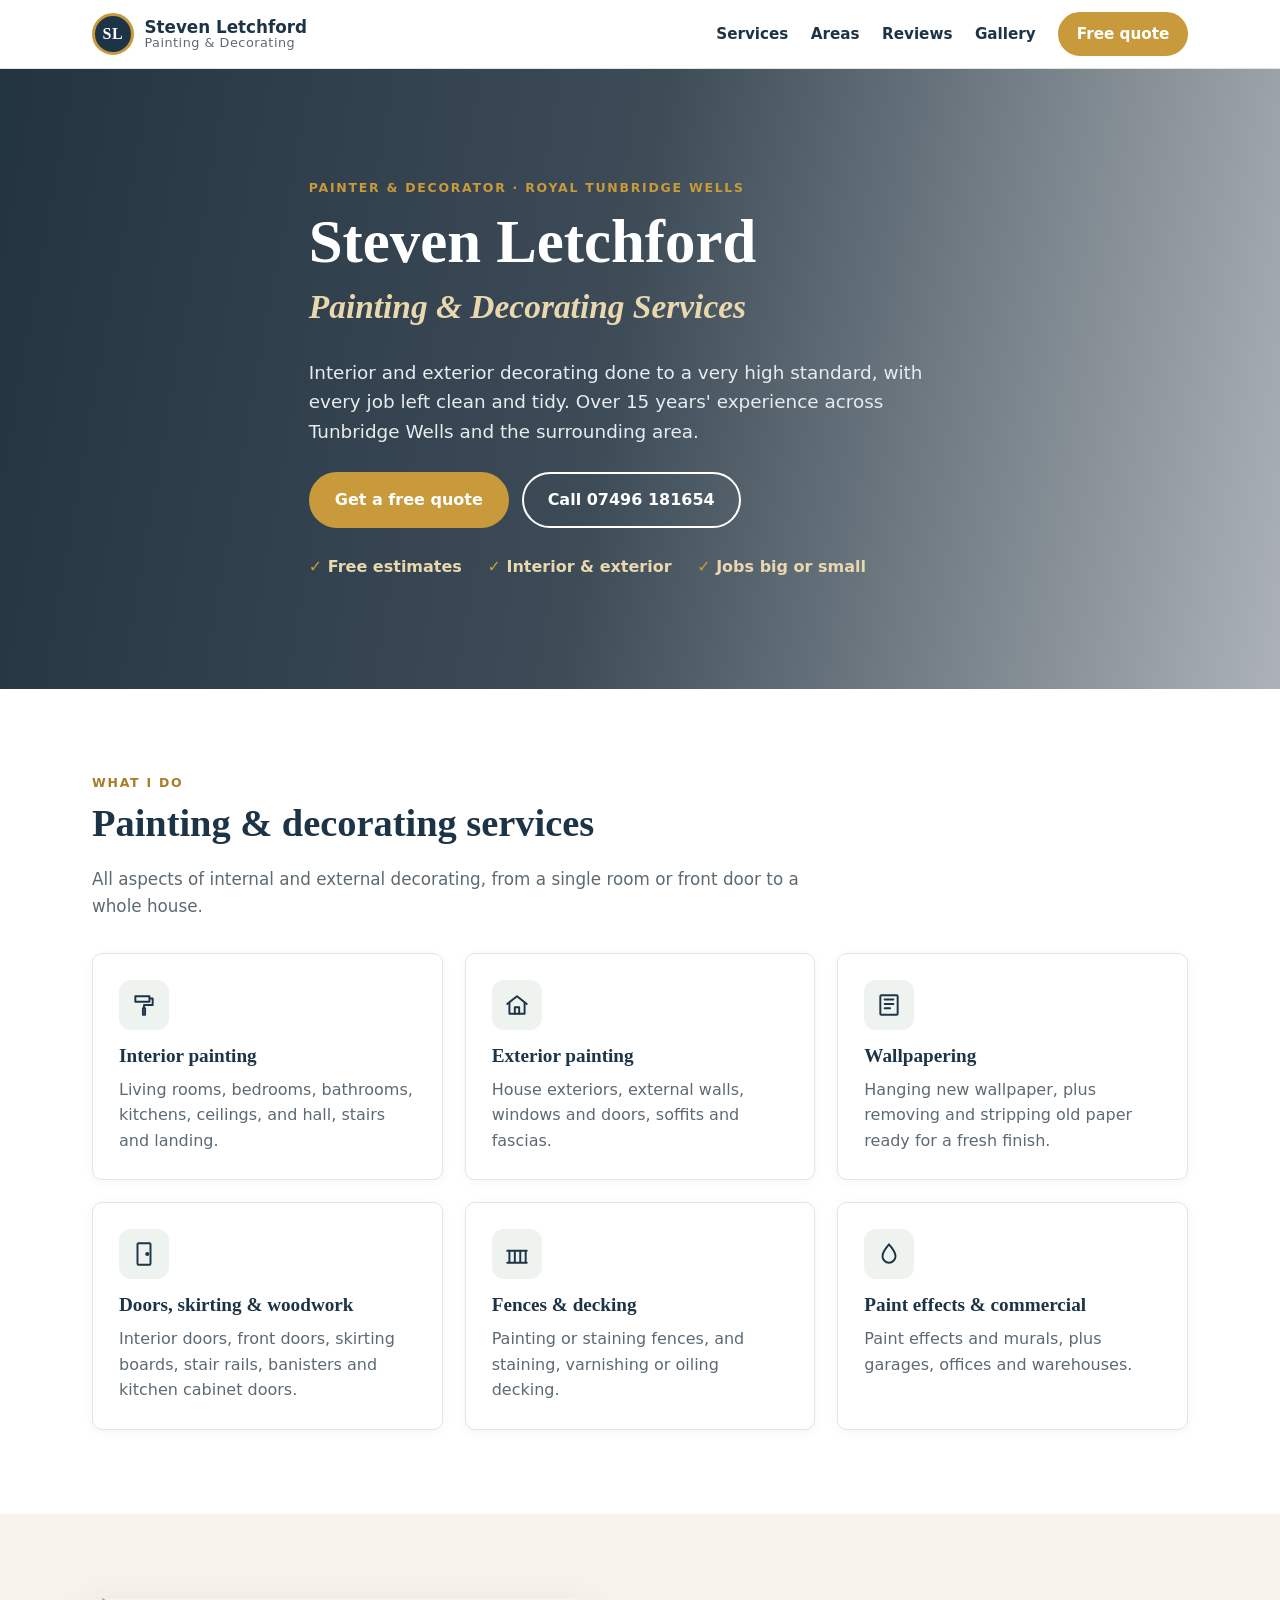
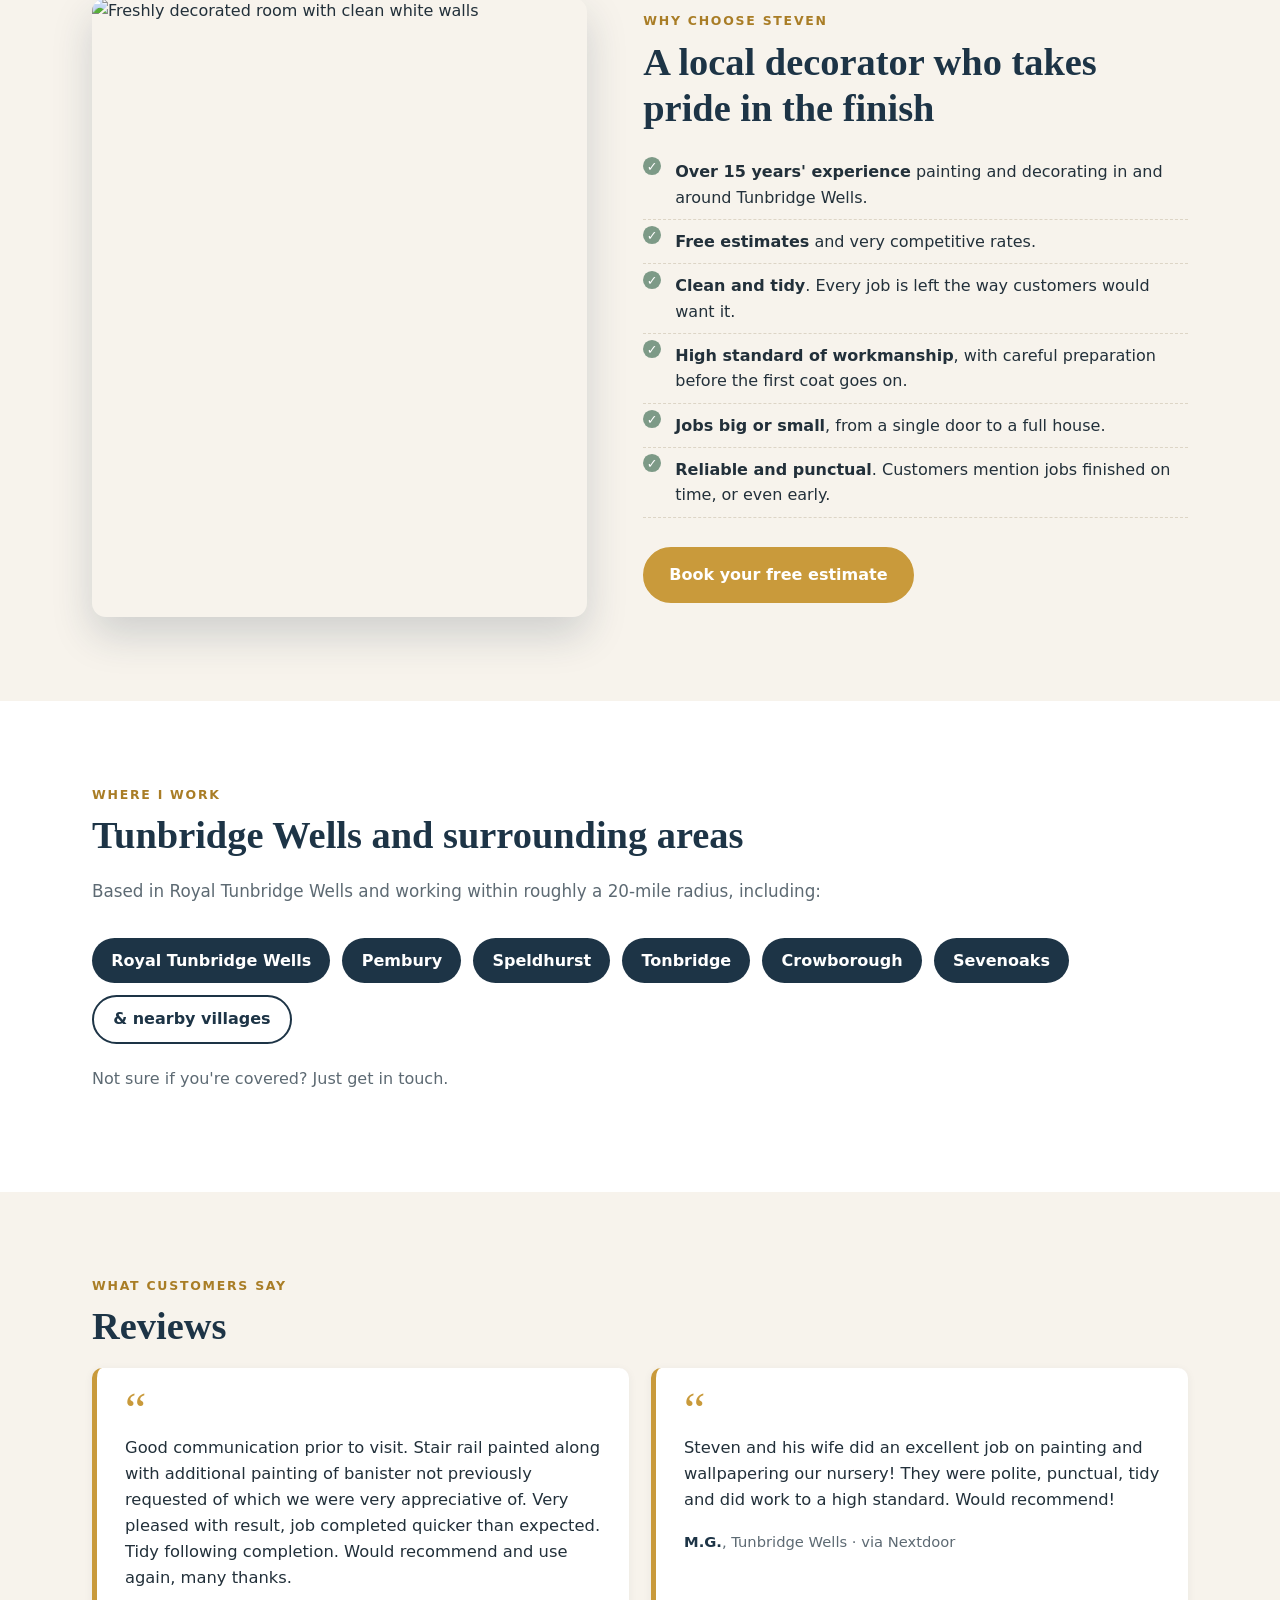
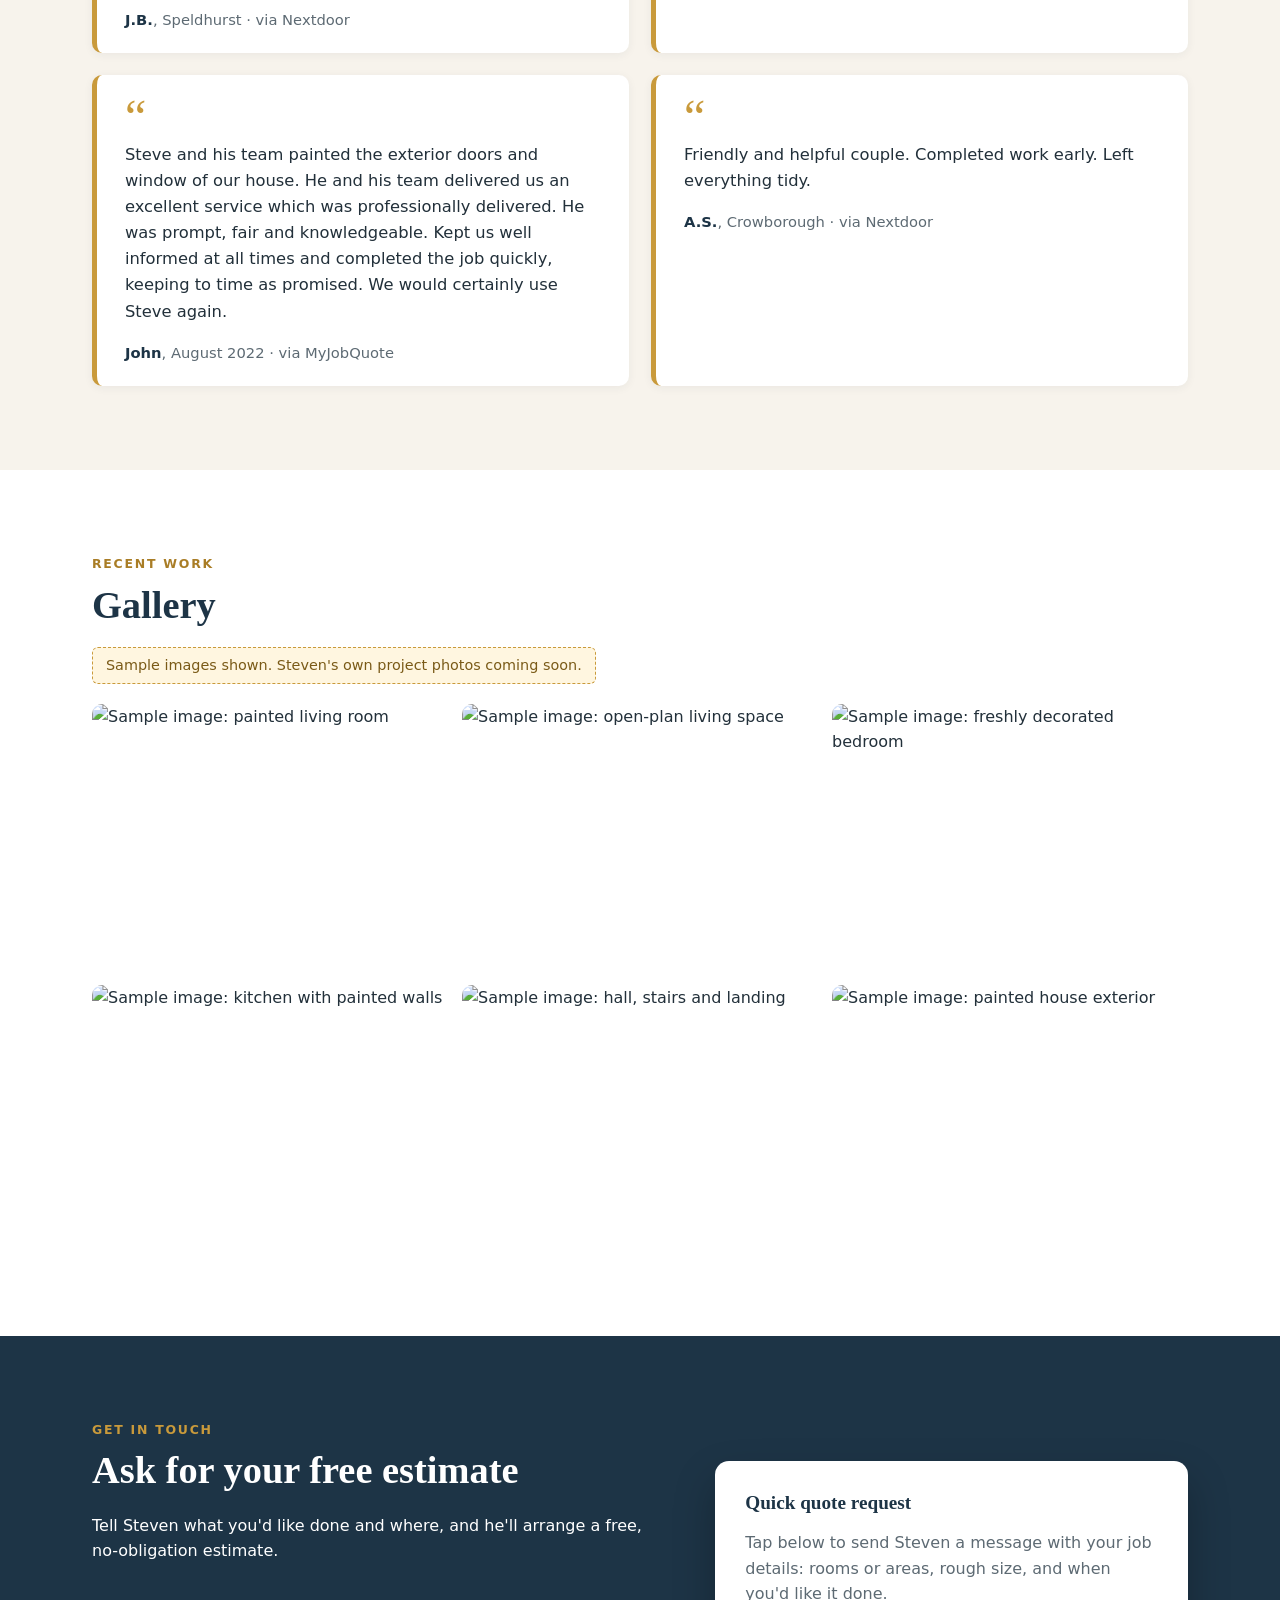
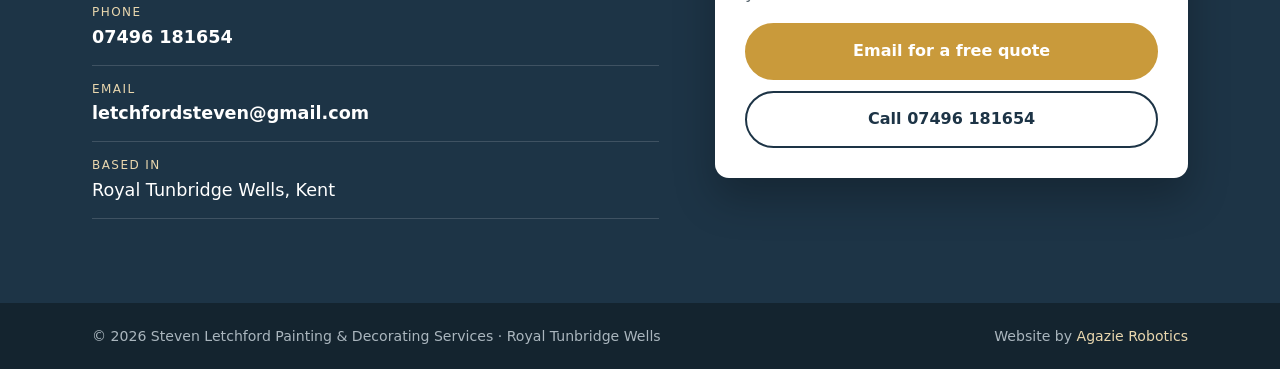
==== index.html @ 8856e5d7 "Add files via upload" ====
<!DOCTYPE html>
<html lang="en-GB">
<head>
<meta charset="utf-8">
<meta name="viewport" content="width=device-width, initial-scale=1">
<title>Steven Letchford Painting &amp; Decorating | Tunbridge Wells Painter and Decorator</title>
<meta name="description" content="Interior and exterior painting and decorating in Tunbridge Wells and surrounding areas. Over 15 years' experience, free estimates, clean and tidy work. Call 07496 181654.">
<link rel="stylesheet" href="styles.css">
</head>
<body>
<!-- DRAFT homepage prepared by Agazie Robotics. Items marked PLACEHOLDER are to be swapped once Steven sends his details/photos. -->
<header class="topbar">
  <div class="wrap topbar-inner">
    <a href="#top" class="brand">
      <span class="brand-mark" aria-hidden="true">SL</span>
      <span class="brand-text"><strong>Steven Letchford</strong><small>Painting &amp; Decorating</small></span>
    </a>
    <nav class="nav">
      <a href="#services">Services</a>
      <a href="#areas">Areas</a>
      <a href="#reviews">Reviews</a>
      <a href="#gallery">Gallery</a>
      <a href="#contact" class="btn btn-small">Free quote</a>
    </nav>
  </div>
</header>

<main id="top">
<section class="hero">
  <div class="hero-overlay"></div>
  <div class="wrap hero-inner">
    <p class="eyebrow">Painter &amp; Decorator · Royal Tunbridge Wells</p>
    <h1>Steven Letchford<br><span>Painting &amp; Decorating Services</span></h1>
    <p class="lead">Interior and exterior decorating done to a very high standard, with every job left clean and tidy. Over 15 years' experience across Tunbridge Wells and the surrounding area.</p>
    <div class="hero-cta">
      <a href="#contact" class="btn">Get a free quote</a>
      <a href="tel:+447496181654" class="btn btn-ghost">Call 07496 181654</a>
    </div>
    <ul class="hero-points">
      <li>Free estimates</li>
      <li>Interior &amp; exterior</li>
      <li>Jobs big or small</li>
    </ul>
  </div>
</section>

<section id="services" class="section">
  <div class="wrap">
    <p class="eyebrow dark">What I do</p>
    <h2>Painting &amp; decorating services</h2>
    <p class="section-intro">All aspects of internal and external decorating, from a single room or front door to a whole house.</p>
    <div class="cards">
      <article class="card">
        <div class="icon" aria-hidden="true">
          <svg viewBox="0 0 24 24"><path d="M4 4h13v5H4z M17 6h3v6h-8v3"/><path d="M11 15h2v6h-2z"/></svg>
        </div>
        <h3>Interior painting</h3>
        <p>Living rooms, bedrooms, bathrooms, kitchens, ceilings, and hall, stairs and landing.</p>
      </article>
      <article class="card">
        <div class="icon" aria-hidden="true">
          <svg viewBox="0 0 24 24"><path d="M3 11l9-7 9 7"/><path d="M5 10v10h14V10"/><path d="M10 20v-6h4v6"/></svg>
        </div>
        <h3>Exterior painting</h3>
        <p>House exteriors, external walls, windows and doors, soffits and fascias.</p>
      </article>
      <article class="card">
        <div class="icon" aria-hidden="true">
          <svg viewBox="0 0 24 24"><rect x="4" y="3" width="16" height="18" rx="1"/><path d="M8 7h8M8 11h8M8 15h5"/></svg>
        </div>
        <h3>Wallpapering</h3>
        <p>Hanging new wallpaper, plus removing and stripping old paper ready for a fresh finish.</p>
      </article>
      <article class="card">
        <div class="icon" aria-hidden="true">
          <svg viewBox="0 0 24 24"><rect x="6" y="2" width="12" height="20" rx="1"/><circle cx="15" cy="12" r="1"/></svg>
        </div>
        <h3>Doors, skirting &amp; woodwork</h3>
        <p>Interior doors, front doors, skirting boards, stair rails, banisters and kitchen cabinet doors.</p>
      </article>
      <article class="card">
        <div class="icon" aria-hidden="true">
          <svg viewBox="0 0 24 24"><path d="M3 20h18M5 20V9M10 20V9M15 20V9M20 20V9M3 9h18"/></svg>
        </div>
        <h3>Fences &amp; decking</h3>
        <p>Painting or staining fences, and staining, varnishing or oiling decking.</p>
      </article>
      <article class="card">
        <div class="icon" aria-hidden="true">
          <svg viewBox="0 0 24 24"><path d="M12 3c3 4 6 7 6 11a6 6 0 0 1-12 0c0-4 3-7 6-11z"/></svg>
        </div>
        <h3>Paint effects &amp; commercial</h3>
        <p>Paint effects and murals, plus garages, offices and warehouses.</p>
      </article>
    </div>
  </div>
</section>

<section id="why" class="section alt">
  <div class="wrap split">
    <div class="split-img">
      <img src="img/about-room.jpg" alt="Freshly decorated room with clean white walls" loading="lazy">
      <!-- PLACEHOLDER image: swap for a photo of Steven or his own work -->
    </div>
    <div>
      <p class="eyebrow dark">Why choose Steven</p>
      <h2>A local decorator who takes pride in the finish</h2>
      <ul class="ticks">
        <li><strong>Over 15 years' experience</strong> painting and decorating in and around Tunbridge Wells.</li>
        <li><strong>Free estimates</strong> and very competitive rates.</li>
        <li><strong>Clean and tidy</strong>. Every job is left the way customers would want it.</li>
        <li><strong>High standard of workmanship</strong>, with careful preparation before the first coat goes on.</li>
        <li><strong>Jobs big or small</strong>, from a single door to a full house.</li>
        <li><strong>Reliable and punctual</strong>. Customers mention jobs finished on time, or even early.</li>
      </ul>
      <a href="#contact" class="btn">Book your free estimate</a>
    </div>
  </div>
</section>

<section id="areas" class="section">
  <div class="wrap">
    <p class="eyebrow dark">Where I work</p>
    <h2>Tunbridge Wells and surrounding areas</h2>
    <p class="section-intro">Based in Royal Tunbridge Wells and working within roughly a 20-mile radius, including:</p>
    <ul class="areas">
      <li>Royal Tunbridge Wells</li>
      <li>Pembury</li>
      <li>Speldhurst</li>
      <li>Tonbridge</li>
      <li>Crowborough</li>
      <li>Sevenoaks</li>
      <li>&amp; nearby villages</li>
    </ul>
    <p class="note">Not sure if you're covered? Just get in touch.</p>
  </div>
</section>

<section id="reviews" class="section alt">
  <div class="wrap">
    <p class="eyebrow dark">What customers say</p>
    <h2>Reviews</h2>
    <div class="reviews">
      <figure class="review">
        <div class="stars" aria-hidden="true">“</div>
        <blockquote>Good communication prior to visit. Stair rail painted along with additional painting of banister not previously requested of which we were very appreciative of. Very pleased with result, job completed quicker than expected. Tidy following completion. Would recommend and use again, many thanks.</blockquote>
        <figcaption><strong>J.B.</strong>, Speldhurst · <span>via Nextdoor</span></figcaption>
      </figure>
      <figure class="review">
        <div class="stars" aria-hidden="true">“</div>
        <blockquote>Steven and his wife did an excellent job on painting and wallpapering our nursery! They were polite, punctual, tidy and did work to a high standard. Would recommend!</blockquote>
        <figcaption><strong>M.G.</strong>, Tunbridge Wells · <span>via Nextdoor</span></figcaption>
      </figure>
      <figure class="review">
        <div class="stars" aria-hidden="true">“</div>
        <blockquote>Steve and his team painted the exterior doors and window of our house. He and his team delivered us an excellent service which was professionally delivered. He was prompt, fair and knowledgeable. Kept us well informed at all times and completed the job quickly, keeping to time as promised. We would certainly use Steve again.</blockquote>
        <figcaption><strong>John</strong>, August 2022 · <span>via MyJobQuote</span></figcaption>
      </figure>
      <figure class="review">
        <div class="stars" aria-hidden="true">“</div>
        <blockquote>Friendly and helpful couple. Completed work early. Left everything tidy.</blockquote>
        <figcaption><strong>A.S.</strong>, Crowborough · <span>via Nextdoor</span></figcaption>
      </figure>
    </div>
  </div>
</section>

<section id="gallery" class="section">
  <div class="wrap">
    <p class="eyebrow dark">Recent work</p>
    <h2>Gallery</h2>
    <!-- PLACEHOLDER gallery: stock photos only. Replace with Steven's own project photos. -->
    <p class="placeholder-flag">Sample images shown. Steven's own project photos coming soon.</p>
    <div class="gallery">
      <img src="img/g-lounge.jpg" alt="Sample image: painted living room" loading="lazy">
      <img src="img/g-livingroom.jpg" alt="Sample image: open-plan living space" loading="lazy">
      <img src="img/g-bedroom.jpg" alt="Sample image: freshly decorated bedroom" loading="lazy">
      <img src="img/g-kitchen.jpg" alt="Sample image: kitchen with painted walls" loading="lazy">
      <img src="img/g-stairs.jpg" alt="Sample image: hall, stairs and landing" loading="lazy">
      <img src="img/g-exterior.jpg" alt="Sample image: painted house exterior" loading="lazy">
    </div>
  </div>
</section>

<section id="contact" class="section contact">
  <div class="wrap contact-inner">
    <div>
      <p class="eyebrow">Get in touch</p>
      <h2>Ask for your free estimate</h2>
      <p>Tell Steven what you'd like done and where, and he'll arrange a free, no-obligation estimate.</p>
      <ul class="contact-list">
        <li><span>Phone</span><a href="tel:+447496181654">07496 181654</a></li>
        <li><span>Email</span><a href="mailto:letchfordsteven@gmail.com">letchfordsteven@gmail.com</a></li>
        <li><span>Based in</span>Royal Tunbridge Wells, Kent</li>
      </ul>
    </div>
    <div class="contact-card">
      <h3>Quick quote request</h3>
      <!-- PLACEHOLDER: this button opens an email. Can be swapped for a proper form once hosted. -->
      <p>Tap below to send Steven a message with your job details: rooms or areas, rough size, and when you'd like it done.</p>
      <a class="btn btn-block" href="mailto:letchfordsteven@gmail.com?subject=Free%20quote%20request&amp;body=Hi%20Steven%2C%0A%0AI'd%20like%20a%20free%20estimate%20for%3A%0A%0AAddress%2Farea%3A%0ABest%20number%20to%20call%3A%0A">Email for a free quote</a>
      <a class="btn btn-ghost-dark btn-block" href="tel:+447496181654">Call 07496 181654</a>
    </div>
  </div>
</section>
</main>

<footer class="footer">
  <div class="wrap footer-inner">
    <p>© 2026 Steven Letchford Painting &amp; Decorating Services · Royal Tunbridge Wells</p>
    <p class="credit">Website by <a href="https://agazierobotics.com" target="_blank" rel="noopener">Agazie Robotics</a></p>
  </div>
</footer>
</body>
</html>
---- styles.css ----
:root{--navy:#1d3446;--navy-2:#264559;--sage:#7d9a87;--cream:#f7f3ec;--gold:#c99a3b;--gold-d:#a97d26;--ink:#22303a;--muted:#5d6a73;--r:10px}
*{box-sizing:border-box}html{scroll-behavior:smooth}
body{margin:0;font-family:"Segoe UI",system-ui,-apple-system,Roboto,Helvetica,Arial,sans-serif;color:var(--ink);background:#fff;line-height:1.6}
img{max-width:100%;display:block}
a{color:inherit}
.wrap{max-width:1140px;margin:0 auto;padding:0 22px}
h1,h2,h3{font-family:Georgia,"Times New Roman",serif;line-height:1.2;margin:0 0 .5em}
h2{font-size:clamp(1.7rem,3.2vw,2.4rem);color:var(--navy)}
h3{font-size:1.2rem;color:var(--navy)}
.eyebrow{text-transform:uppercase;letter-spacing:.14em;font-size:.78rem;font-weight:700;color:var(--gold);margin:0 0 .6em}
.eyebrow.dark{color:var(--gold-d)}
.btn{display:inline-block;background:var(--gold);color:#fff;text-decoration:none;font-weight:700;padding:.85em 1.5em;border-radius:999px;border:2px solid var(--gold);transition:.2s;text-align:center}
.btn:hover{background:var(--gold-d);border-color:var(--gold-d)}
.btn-ghost{background:transparent;border-color:#fff}.btn-ghost:hover{background:#fff;color:var(--navy);border-color:#fff}
.btn-ghost-dark{background:transparent;color:var(--navy);border-color:var(--navy)}.btn-ghost-dark:hover{background:var(--navy);color:#fff;border-color:var(--navy)}
.btn-small{padding:.5em 1.1em;font-size:.9rem}
.btn-block{display:block;width:100%;margin-top:.7em}
/* top bar */
.topbar{position:sticky;top:0;z-index:20;background:rgba(255,255,255,.96);backdrop-filter:blur(6px);border-bottom:1px solid #e7e2d8}
.topbar-inner{display:flex;align-items:center;justify-content:space-between;height:68px}
.brand{display:flex;align-items:center;gap:.65em;text-decoration:none}
.brand-mark{width:42px;height:42px;border-radius:50%;background:var(--navy);color:#fff;display:grid;place-items:center;font-family:Georgia,serif;font-weight:700;letter-spacing:.05em;border:3px solid var(--gold)}
.brand-text{display:flex;flex-direction:column;line-height:1.1}.brand-text strong{color:var(--navy);font-size:1.05rem}.brand-text small{color:var(--muted);font-size:.8rem;letter-spacing:.04em}
.nav{display:flex;align-items:center;gap:1.4em}.nav a{text-decoration:none;font-weight:600;color:var(--navy);font-size:.95rem}.nav a.btn{color:#fff}
/* hero */
.hero{position:relative;background:url(img/hero-roller.jpg) center/cover no-repeat;color:#fff;min-height:620px;display:flex;align-items:center}
.hero-overlay{position:absolute;inset:0;background:linear-gradient(100deg,rgba(18,36,50,.93) 0%,rgba(18,36,50,.82) 48%,rgba(18,36,50,.35) 100%)}
.hero-inner{position:relative;padding:90px 22px}
.hero h1{font-size:clamp(2.2rem,5.4vw,3.8rem);max-width:15em}
.hero h1 span{display:block;font-size:.55em;color:#e9d7ae;font-style:italic;margin-top:.25em}
.lead{font-size:1.15rem;max-width:36em;color:#e6ecef}
.hero-cta{display:flex;flex-wrap:wrap;gap:.8em;margin:1.6em 0}
.hero-points{list-style:none;padding:0;margin:0;display:flex;flex-wrap:wrap;gap:.6em 1.6em;font-weight:600;color:#e9d7ae}
.hero-points li::before{content:"✓ ";color:var(--gold)}
/* sections */
.section{padding:84px 0}
.section.alt{background:var(--cream)}
.section-intro{color:var(--muted);max-width:44em;font-size:1.05rem;margin-bottom:2em}
.cards{display:grid;grid-template-columns:repeat(3,1fr);gap:22px}
.card{background:#fff;border:1px solid #e9e4da;border-radius:var(--r);padding:26px;box-shadow:0 2px 10px rgba(29,52,70,.05)}
.card p{margin:0;color:var(--muted)}
.icon{width:50px;height:50px;border-radius:12px;background:#eef3ef;display:grid;place-items:center;margin-bottom:14px}
.icon svg{width:26px;height:26px;fill:none;stroke:var(--navy);stroke-width:1.8;stroke-linecap:round;stroke-linejoin:round}
.split{display:grid;grid-template-columns:1fr 1.1fr;gap:56px;align-items:center}
.split-img img{border-radius:14px;box-shadow:0 18px 40px rgba(29,52,70,.18);aspect-ratio:4/5;object-fit:cover;width:100%}
.ticks{list-style:none;padding:0;margin:0 0 1.8em}
.ticks li{padding:.55em 0 .55em 2em;position:relative;border-bottom:1px dashed #ddd5c6}
.ticks li::before{content:"✓";position:absolute;left:0;top:.5em;width:1.4em;height:1.4em;border-radius:50%;background:var(--sage);color:#fff;font-size:.8rem;display:grid;place-items:center}
.areas{list-style:none;padding:0;margin:0;display:flex;flex-wrap:wrap;gap:12px}
.areas li{background:var(--navy);color:#fff;padding:.6em 1.2em;border-radius:999px;font-weight:600}
.areas li:last-child{background:transparent;color:var(--navy);border:2px solid var(--navy)}
.note{color:var(--muted);margin-top:1.4em}
.reviews{display:grid;grid-template-columns:repeat(2,1fr);gap:22px}
.review{margin:0;background:#fff;border-radius:var(--r);padding:28px 28px 22px;border-left:5px solid var(--gold);box-shadow:0 2px 10px rgba(29,52,70,.06)}
.stars{font-family:Georgia,serif;font-size:3rem;line-height:.6;color:var(--gold);height:.6em}
.review blockquote{margin:.6em 0 1em;font-size:1.02rem}
.review figcaption{color:var(--muted);font-size:.92rem}.review figcaption strong{color:var(--navy)}
.placeholder-flag{display:inline-block;background:#fff6e0;border:1px dashed var(--gold);color:#7a5a17;padding:.4em .9em;border-radius:6px;font-size:.9rem;margin:0 0 1.4em}
.gallery{display:grid;grid-template-columns:repeat(3,1fr);gap:14px}
.gallery img{width:100%;aspect-ratio:4/3;object-fit:cover;border-radius:var(--r)}
.contact{background:var(--navy);color:#fff}
.contact h2{color:#fff}
.contact-inner{display:grid;grid-template-columns:1.2fr 1fr;gap:56px;align-items:center}
.contact-list{list-style:none;padding:0;margin:1.6em 0 0}
.contact-list li{padding:.8em 0;border-bottom:1px solid rgba(255,255,255,.15);font-size:1.1rem}
.contact-list span{display:block;font-size:.75rem;text-transform:uppercase;letter-spacing:.12em;color:#e9d7ae}
.contact-list a{color:#fff;text-decoration:none;font-weight:600}
.contact-card{background:#fff;color:var(--ink);border-radius:14px;padding:30px;box-shadow:0 20px 40px rgba(0,0,0,.25)}
.contact-card p{color:var(--muted)}
.footer{background:#14242f;color:#aab6be;font-size:.88rem}
.footer-inner{display:flex;justify-content:space-between;flex-wrap:wrap;gap:.5em;padding:22px}
.footer p{margin:0}.credit a{color:#e9d7ae;text-decoration:none}.credit a:hover{text-decoration:underline}
@media (max-width:900px){.cards{grid-template-columns:1fr 1fr}.split,.contact-inner{grid-template-columns:1fr;gap:32px}.split-img img{aspect-ratio:16/10}}
@media (max-width:640px){.nav a:not(.btn){display:none}.cards,.reviews{grid-template-columns:1fr}.gallery{grid-template-columns:1fr 1fr}.hero{min-height:auto}.hero-inner{padding:64px 22px}.section{padding:60px 0}.hero-overlay{background:rgba(18,36,50,.86)}.brand-text small{display:none}.footer-inner{flex-direction:column}}
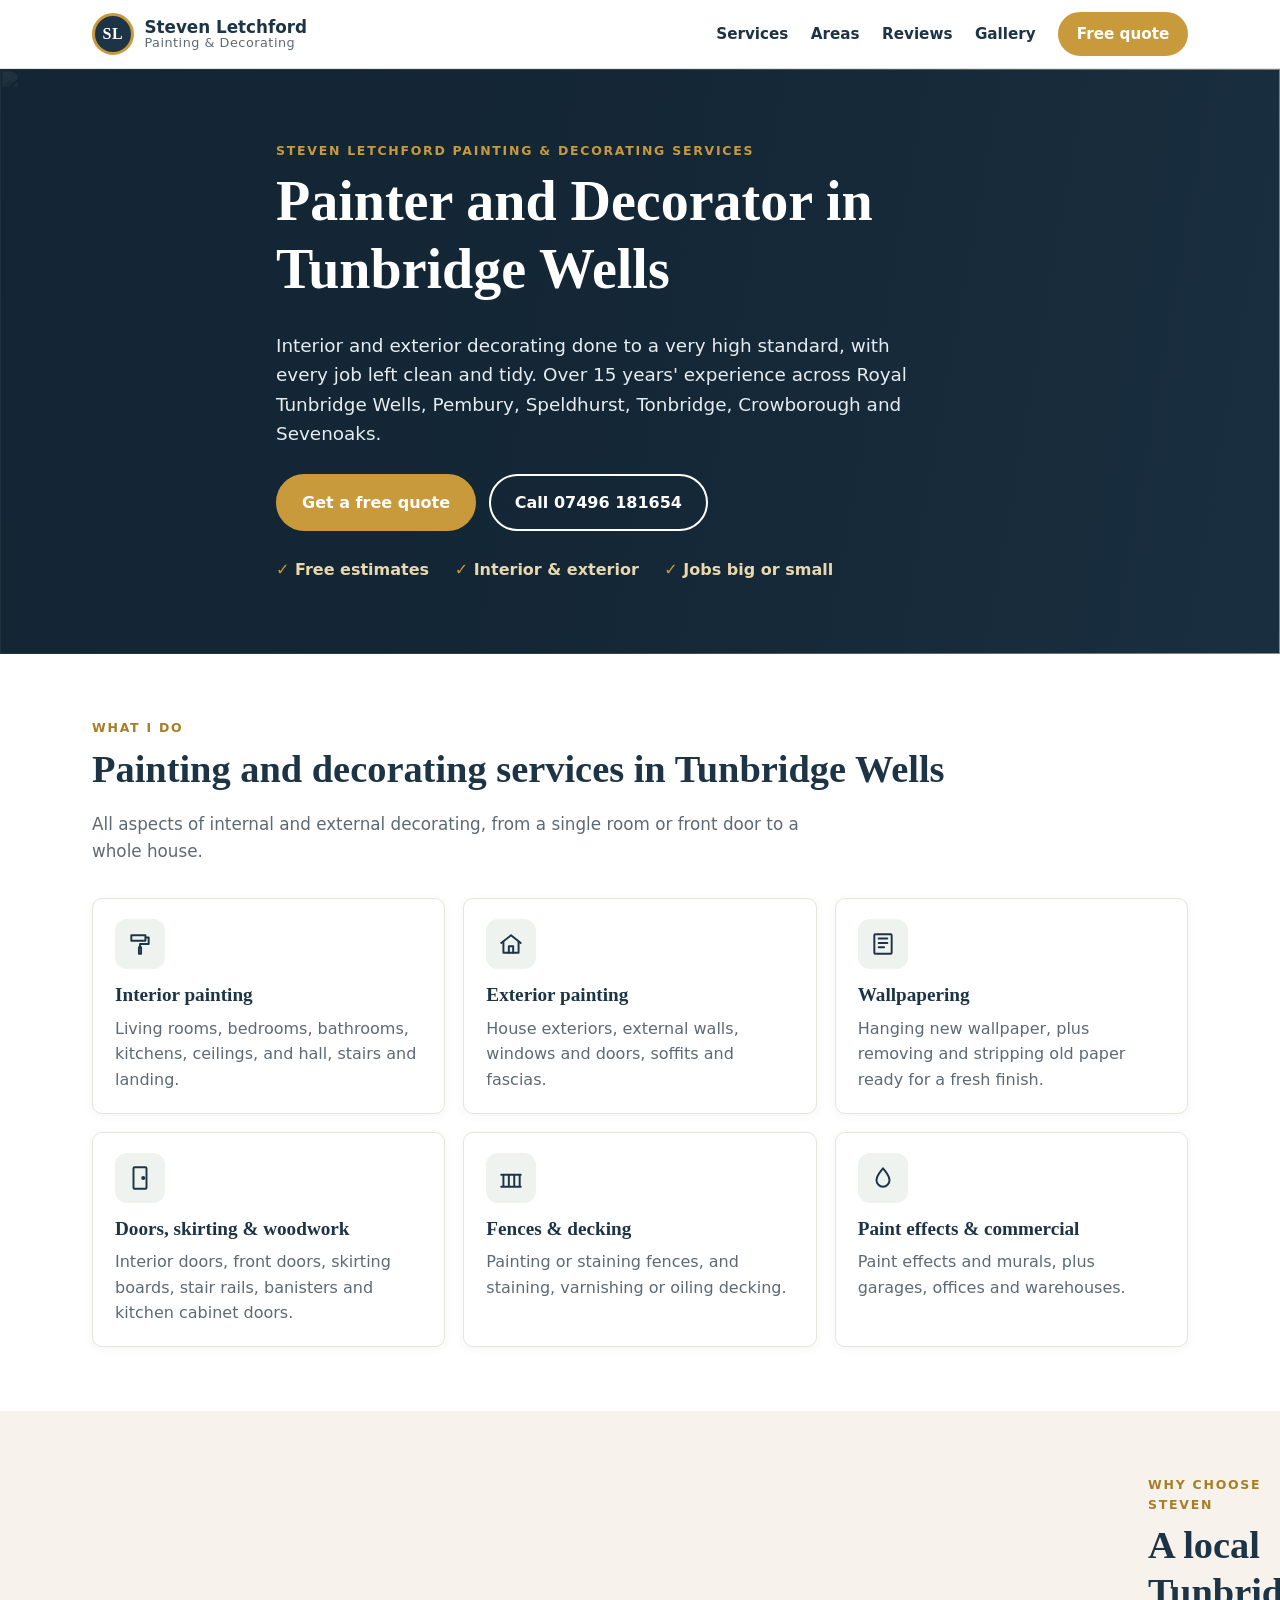
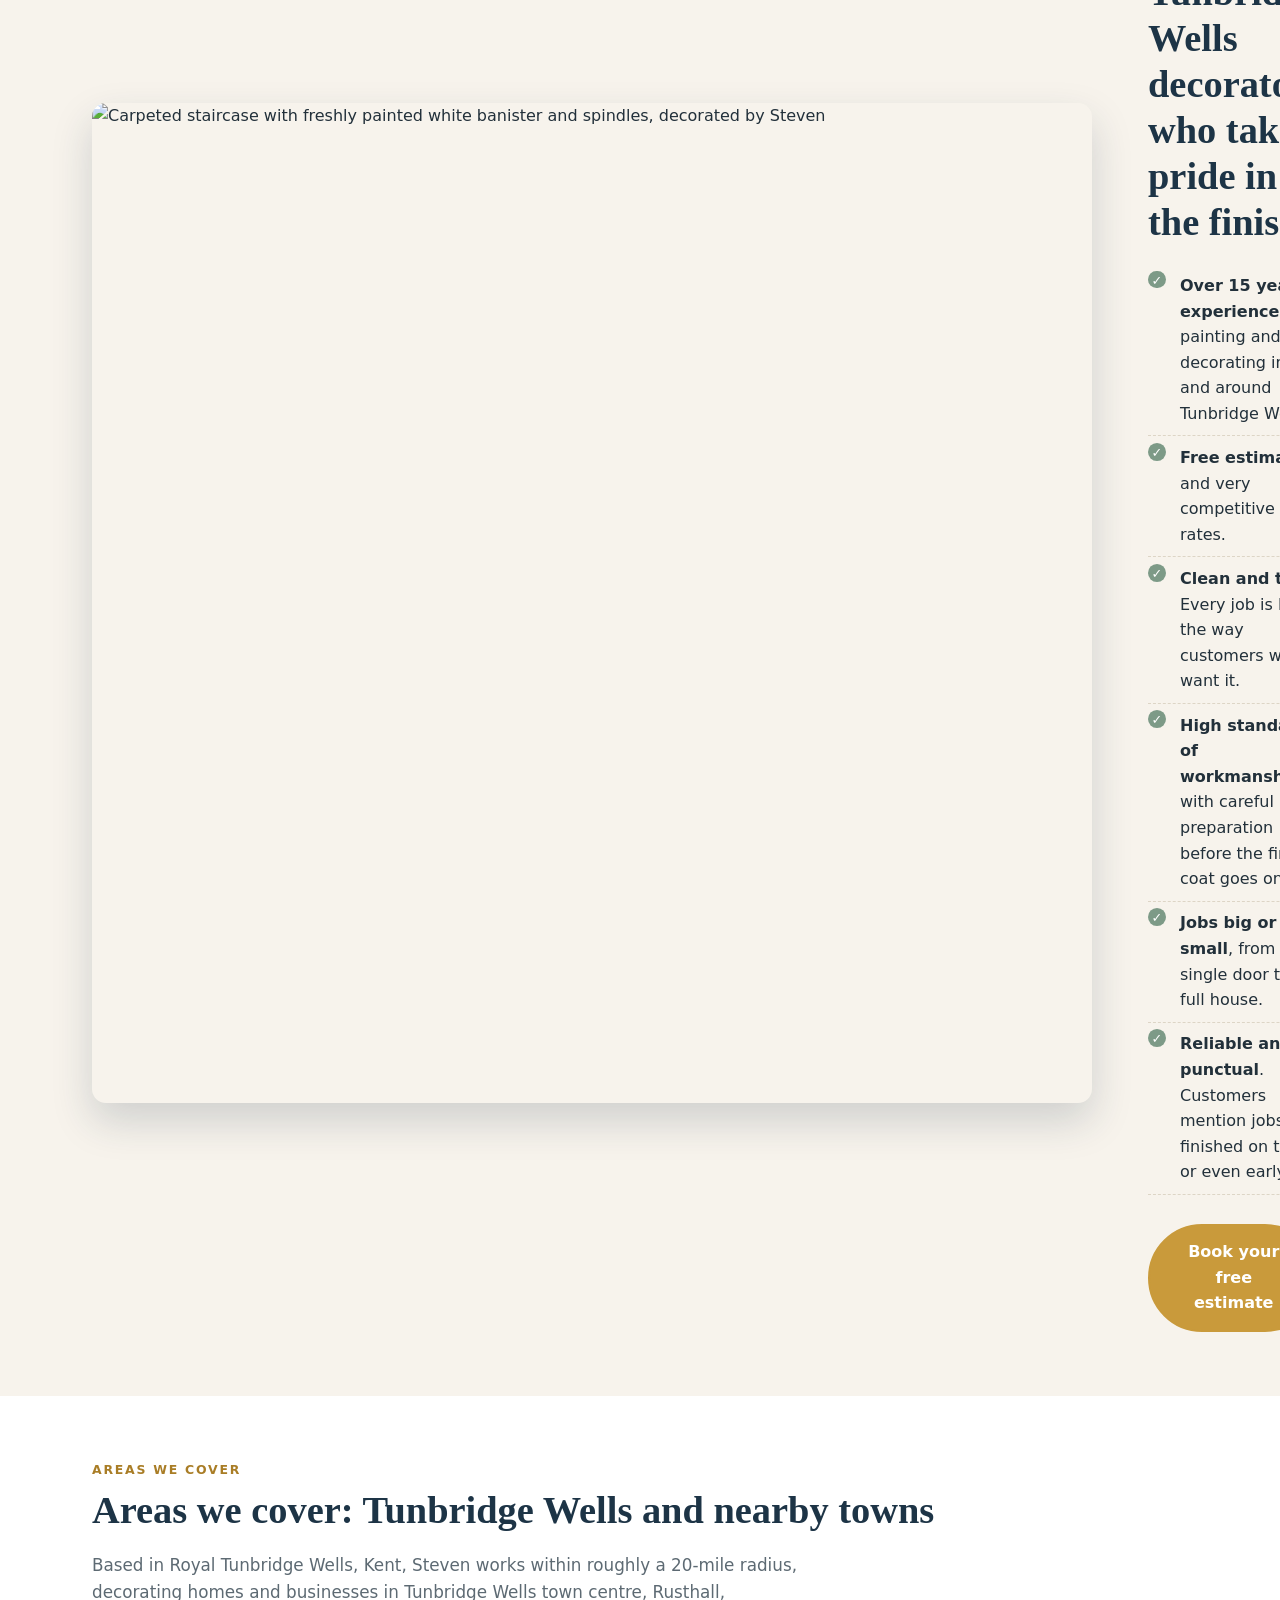
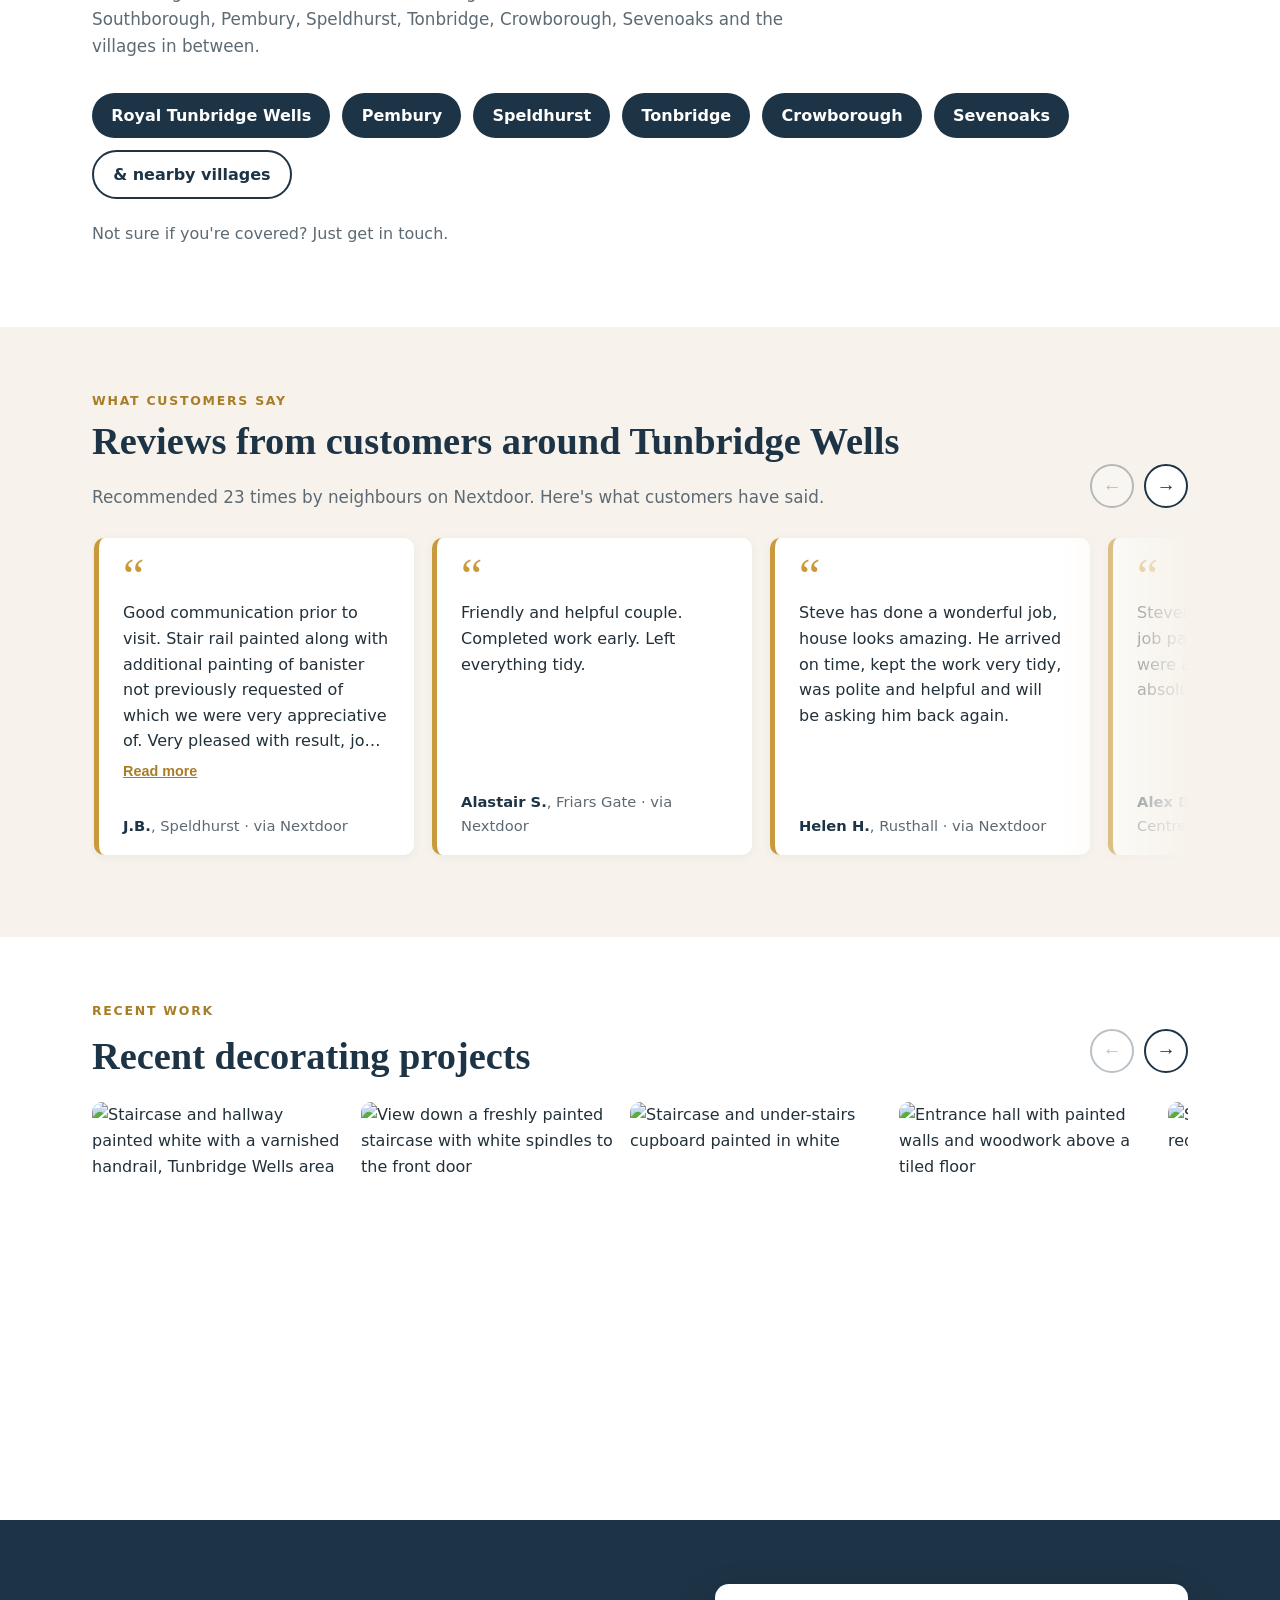
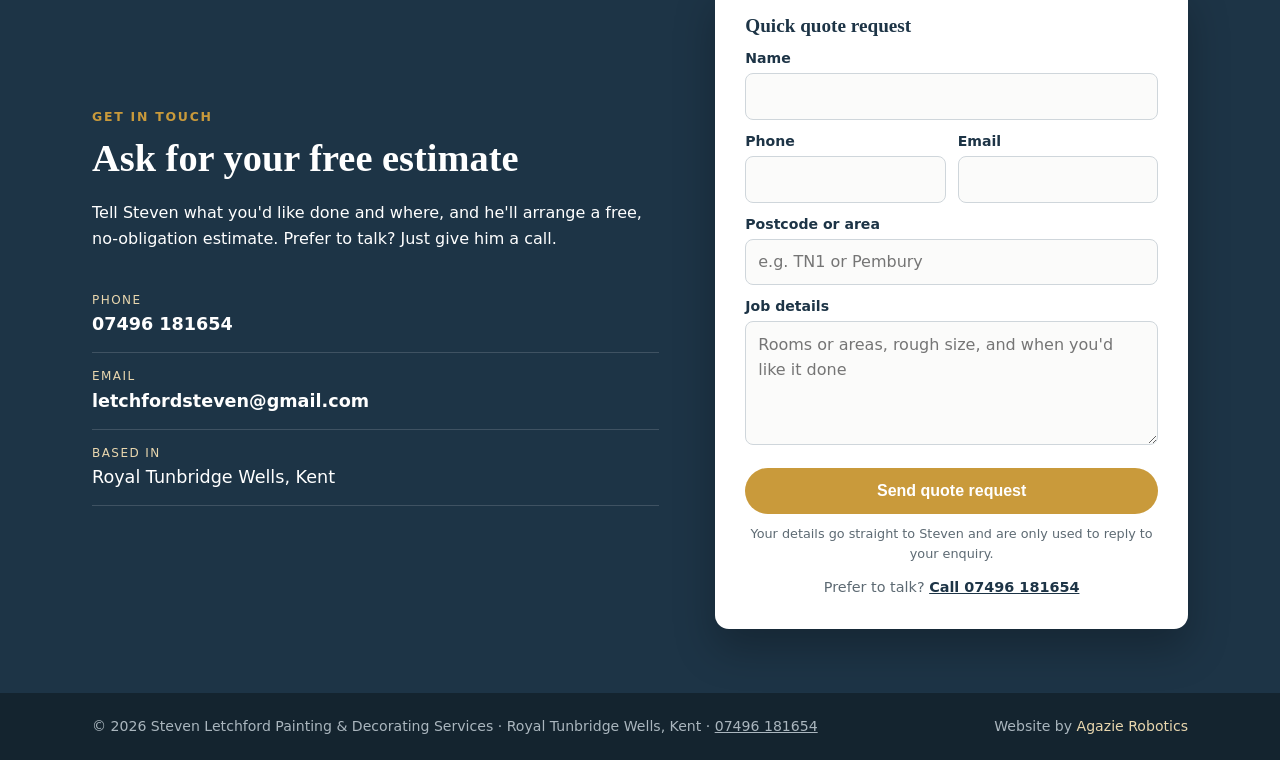
==== commit a4ba6ba2: "Live site: real photos, quote form, SEO" ====
--- a/index.html
+++ b/index.html
@@ -3,19 +3,81 @@
 <head>
 <meta charset="utf-8">
 <meta name="viewport" content="width=device-width, initial-scale=1">
-<title>Steven Letchford Painting &amp; Decorating | Tunbridge Wells Painter and Decorator</title>
-<meta name="description" content="Interior and exterior painting and decorating in Tunbridge Wells and surrounding areas. Over 15 years' experience, free estimates, clean and tidy work. Call 07496 181654.">
+<title>Painter &amp; Decorator in Tunbridge Wells | Steven Letchford Painting and Decorating</title>
+<meta name="description" content="Trusted painter and decorator in Tunbridge Wells, covering Pembury, Speldhurst, Tonbridge, Crowborough and Sevenoaks. Free estimates. Call 07496 181654.">
+<link rel="canonical" href="https://letchfordsteven.com/">
+<meta name="robots" content="index, follow">
+<meta name="theme-color" content="#1d3446">
+<meta property="og:type" content="website">
+<meta property="og:locale" content="en_GB">
+<meta property="og:site_name" content="Steven Letchford Painting and Decorating">
+<meta property="og:url" content="https://letchfordsteven.com/">
+<meta property="og:title" content="Painter &amp; Decorator in Tunbridge Wells | Steven Letchford">
+<meta property="og:description" content="Interior and exterior painting and decorating in Tunbridge Wells and nearby. Free estimates. Call 07496 181654.">
+<meta property="og:image" content="https://letchfordsteven.com/img/hero-hallway-staircase.jpg">
+<meta property="og:image:width" content="1600">
+<meta property="og:image:height" content="900">
+<meta property="og:image:alt" content="Hallway and staircase decorated by Steven Letchford">
+<meta name="twitter:card" content="summary_large_image">
+<link rel="preload" as="image" href="img/hero-hallway-staircase.jpg" fetchpriority="high">
 <link rel="stylesheet" href="styles.css">
+<script type="application/ld+json">
+{
+  "@context": "https://schema.org",
+  "@type": "HousePainter",
+  "@id": "https://letchfordsteven.com/#business",
+  "name": "Steven Letchford Painting and Decorating Services",
+  "url": "https://letchfordsteven.com/",
+  "telephone": "+44 7496 181654",
+  "email": "letchfordsteven@gmail.com",
+  "image": "https://letchfordsteven.com/img/hero-hallway-staircase.jpg",
+  "description": "Painter and decorator in Royal Tunbridge Wells, Kent, offering interior and exterior painting, wallpapering, woodwork, fences and decking. Free estimates.",
+  "address": {
+    "@type": "PostalAddress",
+    "addressLocality": "Royal Tunbridge Wells",
+    "addressRegion": "Kent",
+    "addressCountry": "GB"
+  },
+  "areaServed": [
+    {
+      "@type": "City",
+      "name": "Royal Tunbridge Wells"
+    },
+    {
+      "@type": "City",
+      "name": "Pembury"
+    },
+    {
+      "@type": "City",
+      "name": "Speldhurst"
+    },
+    {
+      "@type": "City",
+      "name": "Tonbridge"
+    },
+    {
+      "@type": "City",
+      "name": "Crowborough"
+    },
+    {
+      "@type": "City",
+      "name": "Sevenoaks"
+    }
+  ],
+  "sameAs": [
+    "https://nextdoor.co.uk/pages/steves-painting-and-decorating-services/"
+  ]
+}
+</script>
 </head>
 <body>
-<!-- DRAFT homepage prepared by Agazie Robotics. Items marked PLACEHOLDER are to be swapped once Steven sends his details/photos. -->
 <header class="topbar">
   <div class="wrap topbar-inner">
-    <a href="#top" class="brand">
+    <a href="#top" class="brand" aria-label="Steven Letchford Painting and Decorating, back to top">
       <span class="brand-mark" aria-hidden="true">SL</span>
       <span class="brand-text"><strong>Steven Letchford</strong><small>Painting &amp; Decorating</small></span>
     </a>
-    <nav class="nav">
+    <nav class="nav" aria-label="Main">
       <a href="#services">Services</a>
       <a href="#areas">Areas</a>
       <a href="#reviews">Reviews</a>
@@ -27,11 +89,12 @@
 
 <main id="top">
 <section class="hero">
+  <img class="hero-bg" src="img/hero-hallway-staircase.jpg" alt="" width="1600" height="900" fetchpriority="high" decoding="async">
   <div class="hero-overlay"></div>
   <div class="wrap hero-inner">
-    <p class="eyebrow">Painter &amp; Decorator · Royal Tunbridge Wells</p>
-    <h1>Steven Letchford<br><span>Painting &amp; Decorating Services</span></h1>
-    <p class="lead">Interior and exterior decorating done to a very high standard, with every job left clean and tidy. Over 15 years' experience across Tunbridge Wells and the surrounding area.</p>
+    <p class="eyebrow">Steven Letchford Painting &amp; Decorating Services</p>
+    <h1>Painter and Decorator in Tunbridge Wells</h1>
+    <p class="lead">Interior and exterior decorating done to a very high standard, with every job left clean and tidy. Over 15 years' experience across Royal Tunbridge Wells, Pembury, Speldhurst, Tonbridge, Crowborough and Sevenoaks.</p>
     <div class="hero-cta">
       <a href="#contact" class="btn">Get a free quote</a>
       <a href="tel:+447496181654" class="btn btn-ghost">Call 07496 181654</a>
@@ -47,7 +110,7 @@
 <section id="services" class="section">
   <div class="wrap">
     <p class="eyebrow dark">What I do</p>
-    <h2>Painting &amp; decorating services</h2>
+    <h2>Painting and decorating services in Tunbridge Wells</h2>
     <p class="section-intro">All aspects of internal and external decorating, from a single room or front door to a whole house.</p>
     <div class="cards">
       <article class="card">
@@ -99,12 +162,11 @@
 <section id="why" class="section alt">
   <div class="wrap split">
     <div class="split-img">
-      <img src="img/about-room.jpg" alt="Freshly decorated room with clean white walls" loading="lazy">
-      <!-- PLACEHOLDER image: swap for a photo of Steven or his own work -->
+      <img src="img/why-staircase-banister.jpg" alt="Carpeted staircase with freshly painted white banister and spindles, decorated by Steven" width="1000" height="1000" loading="lazy" decoding="async">
     </div>
     <div>
       <p class="eyebrow dark">Why choose Steven</p>
-      <h2>A local decorator who takes pride in the finish</h2>
+      <h2>A local Tunbridge Wells decorator who takes pride in the finish</h2>
       <ul class="ticks">
         <li><strong>Over 15 years' experience</strong> painting and decorating in and around Tunbridge Wells.</li>
         <li><strong>Free estimates</strong> and very competitive rates.</li>
@@ -120,9 +182,9 @@
 
 <section id="areas" class="section">
   <div class="wrap">
-    <p class="eyebrow dark">Where I work</p>
-    <h2>Tunbridge Wells and surrounding areas</h2>
-    <p class="section-intro">Based in Royal Tunbridge Wells and working within roughly a 20-mile radius, including:</p>
+    <p class="eyebrow dark">Areas we cover</p>
+    <h2>Areas we cover: Tunbridge Wells and nearby towns</h2>
+    <p class="section-intro">Based in Royal Tunbridge Wells, Kent, Steven works within roughly a 20-mile radius, decorating homes and businesses in Tunbridge Wells town centre, Rusthall, Southborough, Pembury, Speldhurst, Tonbridge, Crowborough, Sevenoaks and the villages in between.</p>
     <ul class="areas">
       <li>Royal Tunbridge Wells</li>
       <li>Pembury</li>
@@ -139,8 +201,17 @@
 <section id="reviews" class="section alt">
   <div class="wrap">
     <p class="eyebrow dark">What customers say</p>
-    <h2>Reviews</h2>
-    <div class="reviews">
+    <div class="rev-head">
+      <div>
+        <h2>Reviews from customers around Tunbridge Wells</h2>
+        <p class="section-intro">Recommended 23 times by neighbours on Nextdoor. Here's what customers have said.</p>
+      </div>
+      <div class="rev-nav">
+        <button type="button" class="rev-btn" data-target="reviews-track" data-dir="-1" aria-label="Previous reviews" aria-controls="reviews-track">&#8592;</button>
+        <button type="button" class="rev-btn" data-target="reviews-track" data-dir="1" aria-label="Next reviews" aria-controls="reviews-track">&#8594;</button>
+      </div>
+    </div>
+    <div class="reviews" id="reviews-track" tabindex="0" role="region" aria-roledescription="carousel" aria-label="Customer reviews, scroll sideways for more">
       <figure class="review">
         <div class="stars" aria-hidden="true">“</div>
         <blockquote>Good communication prior to visit. Stair rail painted along with additional painting of banister not previously requested of which we were very appreciative of. Very pleased with result, job completed quicker than expected. Tidy following completion. Would recommend and use again, many thanks.</blockquote>
@@ -148,6 +219,101 @@
       </figure>
       <figure class="review">
         <div class="stars" aria-hidden="true">“</div>
+        <blockquote>Friendly and helpful couple. Completed work early. Left everything tidy.</blockquote>
+        <figcaption><strong>Alastair S.</strong>, Friars Gate · <span>via Nextdoor</span></figcaption>
+      </figure>
+      <figure class="review">
+        <div class="stars" aria-hidden="true">“</div>
+        <blockquote>Steve has done a wonderful job, house looks amazing. He arrived on time, kept the work very tidy, was polite and helpful and will be asking him back again.</blockquote>
+        <figcaption><strong>Helen H.</strong>, Rusthall · <span>via Nextdoor</span></figcaption>
+      </figure>
+      <figure class="review">
+        <div class="stars" aria-hidden="true">“</div>
+        <blockquote>Steven and his wife did a great job painting our house. They were also very friendly. Would absolutely recommend.</blockquote>
+        <figcaption><strong>Alex D.</strong>, Tunbridge Wells Town Centre · <span>via Nextdoor</span></figcaption>
+      </figure>
+      <figure class="review">
+        <div class="stars" aria-hidden="true">“</div>
+        <blockquote>Steven, ably assisted by Lisa and Phil, have recently painted our kitchen. We were  very pleased with their work. They did a good job and were punctual and efficient and they left everything clean and tidy. We would definitely use them again.</blockquote>
+        <figcaption><strong>Sheila W.</strong>, Banner Farm · <span>via Nextdoor</span></figcaption>
+      </figure>
+      <figure class="review">
+        <div class="stars" aria-hidden="true">“</div>
+        <blockquote>Steven and his wife  recently stripped wallpaper and repainted our living room. They did an excellent professional job and arrived when they said they would. I would recommend them for any decorating job.</blockquote>
+        <figcaption><strong>Tony S.</strong>, Bishop&#x27;s Down · <span>via Nextdoor</span></figcaption>
+      </figure>
+      <figure class="review">
+        <div class="stars" aria-hidden="true">“</div>
+        <blockquote>We have recently had some work completed by Steven, everything was professional from the quote, to agreeing a start date and the work carried out. Steven arrived on time and got on with the work, everything was completed as agreed. Really happy with the work, Steven and Lisa worked hard to get everything done and I would be happy to recommend them to others.</blockquote>
+        <figcaption><strong>Tracey M.</strong>, High Brooms · <span>via Nextdoor</span></figcaption>
+      </figure>
+      <figure class="review">
+        <div class="stars" aria-hidden="true">“</div>
+        <blockquote>Steve and his team have just painted my staircase. Steve was polite, tidy and the work done was to a high standard. Steve is competitively priced and I would highly recommend him to everyone on Nextdoor looking for a reliable trustworthy painter and decorator.</blockquote>
+        <figcaption><strong>Karen W.</strong>, Calverley · <span>via Nextdoor</span></figcaption>
+      </figure>
+      <figure class="review">
+        <div class="stars" aria-hidden="true">“</div>
+        <blockquote>Steve &amp; Lisa are a great team &amp; have done a brilliant job painting the front of our house &amp; wall. Very friendly and hardworking. Will definitely be using them again.</blockquote>
+        <figcaption><strong>Alex F.</strong>, Calverley · <span>via Nextdoor</span></figcaption>
+      </figure>
+      <figure class="review">
+        <div class="stars" aria-hidden="true">“</div>
+        <blockquote>Just had my whole house redecorated by Steven and team - he was very tidy, polite and incredibly quick! Reasonable price and great job would definitely recommend.</blockquote>
+        <figcaption><strong>Helen C.</strong>, Speldhurst · <span>via Nextdoor</span></figcaption>
+      </figure>
+      <figure class="review">
+        <div class="stars" aria-hidden="true">“</div>
+        <blockquote>We’ve just had our hall, stairs, landing, bathroom and WC painted by Steve, did an absolute amazing job.<br>He’s reliable, turns up when he says he will, he’s neat, tidy and polite whilst doing an incredible job, very professional.<br>Will definitely be booking him again.<br>10 out of 10 ⭐<br>Thankyou</blockquote>
+        <figcaption><strong>Teresa O.</strong>, Broadwater · <span>via Nextdoor</span></figcaption>
+      </figure>
+      <figure class="review">
+        <div class="stars" aria-hidden="true">“</div>
+        <blockquote>Thank you to Steven and team for the painting work they completed for us.  A hard working team who complete their work to a high standard. Would recommend.</blockquote>
+        <figcaption><strong>Natalia S.</strong>, Warwick Park · <span>via Nextdoor</span></figcaption>
+      </figure>
+      <figure class="review">
+        <div class="stars" aria-hidden="true">“</div>
+        <blockquote>Steve and his team were great from start to finish, competitively priced and professional throughout the whole process. He has done a fantastic job freshening up the outside of our house. Thanks again Steve!</blockquote>
+        <figcaption><strong>Nick B.</strong>, Southborough · <span>via Nextdoor</span></figcaption>
+      </figure>
+      <figure class="review">
+        <div class="stars" aria-hidden="true">“</div>
+        <blockquote>Steve has made a fantastic job with his friend Phil , decorating my hall and bathroom , and changed door handles , and just painted the front of my bungalow . Looks great .</blockquote>
+        <figcaption><strong>Patricia P.</strong>, Pembury · <span>via Nextdoor</span></figcaption>
+      </figure>
+      <figure class="review">
+        <div class="stars" aria-hidden="true">“</div>
+        <blockquote>Steve painted our facias that were looking tired and weathered. He did an excellent job and they are looking like new again. He also was extremely careful, clean and tidy. The work was also very good value for money considering the high quality of the finish. I highly recommend him.</blockquote>
+        <figcaption><strong>Jon B.</strong>, St John&#x27;s · <span>via Nextdoor</span></figcaption>
+      </figure>
+      <figure class="review">
+        <div class="stars" aria-hidden="true">“</div>
+        <blockquote>Steven has basically decorated most of my house on and off over the last year. He’s always very accommodating and does a good clean job. I’m very happy with his work and I will continue to use him.</blockquote>
+        <figcaption><strong>Brigitte S.</strong>, Rusthall · <span>via Nextdoor</span></figcaption>
+      </figure>
+      <figure class="review">
+        <div class="stars" aria-hidden="true">“</div>
+        <blockquote>Steven has recently painted my living room and all the paintwork in my hallway. Very pleased with his work. Left my house clean and tidy.</blockquote>
+        <figcaption><strong>Donna T.</strong>, High Brooms · <span>via Nextdoor</span></figcaption>
+      </figure>
+      <figure class="review">
+        <div class="stars" aria-hidden="true">“</div>
+        <blockquote>Steven has just repainted two of my top sash windows and I wouldn’t hesitate in recommending his painting and decorating service. He was punctual, polite, and efficient, quoting and completing the job very satisfactorily within two days of my initial enquiry.</blockquote>
+        <figcaption><strong>Nextdoor neighbour</strong>, The Village · <span>via Nextdoor</span></figcaption>
+      </figure>
+      <figure class="review">
+        <div class="stars" aria-hidden="true">“</div>
+        <blockquote>Steven recently did some interior painting in my house and he did a great job! He is diligent, tidy and charges reasonable rates.</blockquote>
+        <figcaption><strong>Philippa W.</strong>, Crowborough Jarvis Brook · <span>via Nextdoor</span></figcaption>
+      </figure>
+      <figure class="review">
+        <div class="stars" aria-hidden="true">“</div>
+        <blockquote>I’ve seen Stevens work frequently posted on nextdoor and have now used him on a few projects locally. He does a great job. Very neat, tidy and a genuinely good bloke. Prices are very reasonable and always happy to accommodate if the job changes in anyway.<br>Highly recommended and well worth a call for any decorating needs. Cheers Steven 👌🏻</blockquote>
+        <figcaption><strong>Luke S.</strong>, Speldhurst · <span>via Nextdoor</span></figcaption>
+      </figure>
+      <figure class="review">
+        <div class="stars" aria-hidden="true">“</div>
         <blockquote>Steven and his wife did an excellent job on painting and wallpapering our nursery! They were polite, punctual, tidy and did work to a high standard. Would recommend!</blockquote>
         <figcaption><strong>M.G.</strong>, Tunbridge Wells · <span>via Nextdoor</span></figcaption>
       </figure>
@@ -155,11 +321,6 @@
         <div class="stars" aria-hidden="true">“</div>
         <blockquote>Steve and his team painted the exterior doors and window of our house. He and his team delivered us an excellent service which was professionally delivered. He was prompt, fair and knowledgeable. Kept us well informed at all times and completed the job quickly, keeping to time as promised. We would certainly use Steve again.</blockquote>
         <figcaption><strong>John</strong>, August 2022 · <span>via MyJobQuote</span></figcaption>
-      </figure>
-      <figure class="review">
-        <div class="stars" aria-hidden="true">“</div>
-        <blockquote>Friendly and helpful couple. Completed work early. Left everything tidy.</blockquote>
-        <figcaption><strong>A.S.</strong>, Crowborough · <span>via Nextdoor</span></figcaption>
       </figure>
     </div>
   </div>
@@ -168,16 +329,22 @@
 <section id="gallery" class="section">
   <div class="wrap">
     <p class="eyebrow dark">Recent work</p>
-    <h2>Gallery</h2>
-    <!-- PLACEHOLDER gallery: stock photos only. Replace with Steven's own project photos. -->
-    <p class="placeholder-flag">Sample images shown. Steven's own project photos coming soon.</p>
-    <div class="gallery">
-      <img src="img/g-lounge.jpg" alt="Sample image: painted living room" loading="lazy">
-      <img src="img/g-livingroom.jpg" alt="Sample image: open-plan living space" loading="lazy">
-      <img src="img/g-bedroom.jpg" alt="Sample image: freshly decorated bedroom" loading="lazy">
-      <img src="img/g-kitchen.jpg" alt="Sample image: kitchen with painted walls" loading="lazy">
-      <img src="img/g-stairs.jpg" alt="Sample image: hall, stairs and landing" loading="lazy">
-      <img src="img/g-exterior.jpg" alt="Sample image: painted house exterior" loading="lazy">
+    <div class="rev-head">
+      <h2>Recent decorating projects</h2>
+      <div class="rev-nav">
+        <button type="button" class="rev-btn" data-target="gallery-track" data-dir="-1" aria-label="Previous photos" aria-controls="gallery-track">&#8592;</button>
+        <button type="button" class="rev-btn" data-target="gallery-track" data-dir="1" aria-label="Next photos" aria-controls="gallery-track">&#8594;</button>
+      </div>
+    </div>
+    <div class="gallery" id="gallery-track" tabindex="0" role="region" aria-label="Photos of Steven's work, scroll sideways for more">
+      <img src="img/gallery-staircase-hallway.jpg" alt="Staircase and hallway painted white with a varnished handrail, Tunbridge Wells area" width="720" height="960" loading="lazy" decoding="async">
+      <img src="img/gallery-stairs-landing.jpg" alt="View down a freshly painted staircase with white spindles to the front door" width="720" height="960" loading="lazy" decoding="async">
+      <img src="img/gallery-staircase-cupboard.jpg" alt="Staircase and under-stairs cupboard painted in white" width="720" height="960" loading="lazy" decoding="async">
+      <img src="img/gallery-entrance-hall.jpg" alt="Entrance hall with painted walls and woodwork above a tiled floor" width="720" height="960" loading="lazy" decoding="async">
+      <img src="img/gallery-stairwell.jpg" alt="Stairwell and landing redecorated in white" width="720" height="960" loading="lazy" decoding="async">
+      <img src="img/gallery-handrail-stairs.jpg" alt="Carpeted stairs with a newly painted wall-mounted handrail" width="720" height="960" loading="lazy" decoding="async">
+      <img src="img/gallery-stairs-landing-window.jpg" alt="Hall, stairs and landing painted white with fresh gloss on the banisters" width="720" height="960" loading="lazy" decoding="async">
+      <img src="img/gallery-bedroom-feature-wall.jpg" alt="Bedroom repainted with a blue feature wall" width="720" height="960" loading="lazy" decoding="async">
     </div>
   </div>
 </section>
@@ -187,7 +354,7 @@
     <div>
       <p class="eyebrow">Get in touch</p>
       <h2>Ask for your free estimate</h2>
-      <p>Tell Steven what you'd like done and where, and he'll arrange a free, no-obligation estimate.</p>
+      <p>Tell Steven what you'd like done and where, and he'll arrange a free, no-obligation estimate. Prefer to talk? Just give him a call.</p>
       <ul class="contact-list">
         <li><span>Phone</span><a href="tel:+447496181654">07496 181654</a></li>
         <li><span>Email</span><a href="mailto:letchfordsteven@gmail.com">letchfordsteven@gmail.com</a></li>
@@ -196,10 +363,25 @@
     </div>
     <div class="contact-card">
       <h3>Quick quote request</h3>
-      <!-- PLACEHOLDER: this button opens an email. Can be swapped for a proper form once hosted. -->
-      <p>Tap below to send Steven a message with your job details: rooms or areas, rough size, and when you'd like it done.</p>
-      <a class="btn btn-block" href="mailto:letchfordsteven@gmail.com?subject=Free%20quote%20request&amp;body=Hi%20Steven%2C%0A%0AI'd%20like%20a%20free%20estimate%20for%3A%0A%0AAddress%2Farea%3A%0ABest%20number%20to%20call%3A%0A">Email for a free quote</a>
-      <a class="btn btn-ghost-dark btn-block" href="tel:+447496181654">Call 07496 181654</a>
+      <form class="quote-form" action="https://formsubmit.co/letchfordsteven@gmail.com" method="POST">
+        <input type="hidden" name="_subject" value="New quote request from your website">
+        <input type="hidden" name="_template" value="table">
+        <input type="hidden" name="_next" value="https://letchfordsteven.com/thanks.html">
+        <input type="text" name="_honey" class="hp" tabindex="-1" autocomplete="off" aria-hidden="true">
+        <label for="q-name">Name</label>
+        <input id="q-name" type="text" name="name" autocomplete="name" required>
+        <div class="row2">
+          <div><label for="q-phone">Phone</label><input id="q-phone" type="tel" name="phone" autocomplete="tel" required></div>
+          <div><label for="q-email">Email</label><input id="q-email" type="email" name="email" autocomplete="email" required></div>
+        </div>
+        <label for="q-area">Postcode or area</label>
+        <input id="q-area" type="text" name="postcode_or_area" autocomplete="postal-code" placeholder="e.g. TN1 or Pembury" required>
+        <label for="q-job">Job details</label>
+        <textarea id="q-job" name="job_details" rows="4" placeholder="Rooms or areas, rough size, and when you'd like it done" required></textarea>
+        <button type="submit" class="btn btn-block">Send quote request</button>
+        <p class="form-privacy">Your details go straight to Steven and are only used to reply to your enquiry.</p>
+        <p class="form-note">Prefer to talk? <a href="tel:+447496181654">Call 07496 181654</a></p>
+      </form>
     </div>
   </div>
 </section>
@@ -207,9 +389,34 @@
 
 <footer class="footer">
   <div class="wrap footer-inner">
-    <p>© 2026 Steven Letchford Painting &amp; Decorating Services · Royal Tunbridge Wells</p>
+    <p>© 2026 Steven Letchford Painting &amp; Decorating Services · Royal Tunbridge Wells, Kent · <a href="tel:+447496181654">07496 181654</a></p>
     <p class="credit">Website by <a href="https://agazierobotics.com" target="_blank" rel="noopener">Agazie Robotics</a></p>
   </div>
 </footer>
+<script>
+(function(){
+  document.querySelectorAll('.rev-btn').forEach(function(b){
+    var t=document.getElementById(b.dataset.target);if(!t)return;
+    b.addEventListener('click',function(){var c=t.firstElementChild;var w=c?c.getBoundingClientRect().width+16:300;
+      t.scrollBy({left:w*Number(b.dataset.dir),behavior:'smooth'});});
+  });
+  ['reviews-track','gallery-track'].forEach(function(id){
+    var t=document.getElementById(id);if(!t)return;
+    var p=document.querySelectorAll('.rev-btn[data-target="'+id+'"]');
+    var upd=function(){if(p.length<2)return;p[0].disabled=t.scrollLeft<=2;p[1].disabled=t.scrollLeft+t.clientWidth>=t.scrollWidth-2;};
+    t.addEventListener('scroll',upd,{passive:true});window.addEventListener('resize',upd);upd();
+  });
+  var r=document.getElementById('reviews-track');
+  if(r)r.querySelectorAll('.review').forEach(function(card){
+    var q=card.querySelector('blockquote');
+    if(q.scrollHeight>q.clientHeight+2){
+      var m=document.createElement('button');m.type='button';m.className='more';m.textContent='Read more';
+      m.setAttribute('aria-expanded','false');
+      m.addEventListener('click',function(){var o=card.classList.toggle('open');m.textContent=o?'Show less':'Read more';m.setAttribute('aria-expanded',String(o));});
+      q.after(m);
+    }
+  });
+})();
+</script>
 </body>
 </html>
--- a/styles.css
+++ b/styles.css
@@ -23,26 +23,27 @@
 .brand-text{display:flex;flex-direction:column;line-height:1.1}.brand-text strong{color:var(--navy);font-size:1.05rem}.brand-text small{color:var(--muted);font-size:.8rem;letter-spacing:.04em}
 .nav{display:flex;align-items:center;gap:1.4em}.nav a{text-decoration:none;font-weight:600;color:var(--navy);font-size:.95rem}.nav a.btn{color:#fff}
 /* hero */
-.hero{position:relative;background:url(img/hero-roller.jpg) center/cover no-repeat;color:#fff;min-height:620px;display:flex;align-items:center}
+.hero{position:relative;overflow:hidden;background:#1d3446;color:#fff;min-height:540px;display:flex;align-items:center}
+.hero-bg{position:absolute;inset:0;width:100%;height:100%;object-fit:cover;object-position:center 40%}
 .hero-overlay{position:absolute;inset:0;background:linear-gradient(100deg,rgba(18,36,50,.93) 0%,rgba(18,36,50,.82) 48%,rgba(18,36,50,.35) 100%)}
-.hero-inner{position:relative;padding:90px 22px}
-.hero h1{font-size:clamp(2.2rem,5.4vw,3.8rem);max-width:15em}
+.hero-inner{position:relative;padding:72px 22px}
+.hero h1{font-size:clamp(2.1rem,5vw,3.5rem);max-width:13em}
 .hero h1 span{display:block;font-size:.55em;color:#e9d7ae;font-style:italic;margin-top:.25em}
 .lead{font-size:1.15rem;max-width:36em;color:#e6ecef}
 .hero-cta{display:flex;flex-wrap:wrap;gap:.8em;margin:1.6em 0}
 .hero-points{list-style:none;padding:0;margin:0;display:flex;flex-wrap:wrap;gap:.6em 1.6em;font-weight:600;color:#e9d7ae}
 .hero-points li::before{content:"✓ ";color:var(--gold)}
 /* sections */
-.section{padding:84px 0}
+.section{padding:64px 0}
 .section.alt{background:var(--cream)}
 .section-intro{color:var(--muted);max-width:44em;font-size:1.05rem;margin-bottom:2em}
-.cards{display:grid;grid-template-columns:repeat(3,1fr);gap:22px}
-.card{background:#fff;border:1px solid #e9e4da;border-radius:var(--r);padding:26px;box-shadow:0 2px 10px rgba(29,52,70,.05)}
+.cards{display:grid;grid-template-columns:repeat(3,1fr);gap:18px}
+.card{background:#fff;border:1px solid #e9e4da;border-radius:var(--r);padding:20px 22px;box-shadow:0 2px 10px rgba(29,52,70,.05)}
 .card p{margin:0;color:var(--muted)}
 .icon{width:50px;height:50px;border-radius:12px;background:#eef3ef;display:grid;place-items:center;margin-bottom:14px}
 .icon svg{width:26px;height:26px;fill:none;stroke:var(--navy);stroke-width:1.8;stroke-linecap:round;stroke-linejoin:round}
 .split{display:grid;grid-template-columns:1fr 1.1fr;gap:56px;align-items:center}
-.split-img img{border-radius:14px;box-shadow:0 18px 40px rgba(29,52,70,.18);aspect-ratio:4/5;object-fit:cover;width:100%}
+.split-img img{border-radius:14px;box-shadow:0 18px 40px rgba(29,52,70,.18);aspect-ratio:1/1;object-fit:cover;width:100%}
 .ticks{list-style:none;padding:0;margin:0 0 1.8em}
 .ticks li{padding:.55em 0 .55em 2em;position:relative;border-bottom:1px dashed #ddd5c6}
 .ticks li::before{content:"✓";position:absolute;left:0;top:.5em;width:1.4em;height:1.4em;border-radius:50%;background:var(--sage);color:#fff;font-size:.8rem;display:grid;place-items:center}
@@ -50,14 +51,35 @@
 .areas li{background:var(--navy);color:#fff;padding:.6em 1.2em;border-radius:999px;font-weight:600}
 .areas li:last-child{background:transparent;color:var(--navy);border:2px solid var(--navy)}
 .note{color:var(--muted);margin-top:1.4em}
-.reviews{display:grid;grid-template-columns:repeat(2,1fr);gap:22px}
-.review{margin:0;background:#fff;border-radius:var(--r);padding:28px 28px 22px;border-left:5px solid var(--gold);box-shadow:0 2px 10px rgba(29,52,70,.06)}
+.rev-head{display:flex;align-items:flex-end;justify-content:space-between;gap:20px}
+.rev-head .section-intro{margin-bottom:1.4em}
+.rev-nav{display:flex;gap:10px;margin-bottom:1.6em;flex-shrink:0}
+.rev-btn{width:44px;height:44px;border-radius:50%;border:2px solid var(--navy);background:#fff;color:var(--navy);font-size:1.2rem;line-height:1;cursor:pointer;transition:.2s}
+.rev-btn:hover:not(:disabled){background:var(--navy);color:#fff}.rev-btn:disabled{opacity:.3;cursor:default}
+.reviews{display:flex;gap:18px;overflow-x:auto;scroll-snap-type:x mandatory;scroll-padding-left:2px;padding:4px 2px 18px;-webkit-overflow-scrolling:touch;overscroll-behavior-x:contain;scrollbar-width:thin;scrollbar-color:#d9cfbd transparent;-webkit-mask-image:linear-gradient(90deg,#000 88%,transparent);mask-image:linear-gradient(90deg,#000 88%,transparent)}
+.reviews::-webkit-scrollbar{height:6px}.reviews::-webkit-scrollbar-thumb{background:#d9cfbd;border-radius:6px}.reviews::-webkit-scrollbar-track{background:transparent}
+.reviews:focus-visible{outline:3px solid var(--gold);outline-offset:4px;border-radius:var(--r)}
+.reviews .review{flex:0 0 320px;scroll-snap-align:start;display:flex;flex-direction:column;min-height:300px}
+.review{margin:0;background:#fff;border-radius:var(--r);padding:24px 24px 18px;border-left:5px solid var(--gold);box-shadow:0 2px 10px rgba(29,52,70,.06)}
+.reviews .review blockquote{display:-webkit-box;-webkit-box-orient:vertical;-webkit-line-clamp:6;line-clamp:6;overflow:hidden}
+.reviews .review.open blockquote{display:block;-webkit-line-clamp:unset}
+.reviews .review figcaption{margin-top:auto}
+.more{align-self:flex-start;background:none;border:0;padding:0;margin:-.5em 0 .8em;color:var(--gold-d);font-weight:700;font-size:.9rem;cursor:pointer;text-decoration:underline}
 .stars{font-family:Georgia,serif;font-size:3rem;line-height:.6;color:var(--gold);height:.6em}
-.review blockquote{margin:.6em 0 1em;font-size:1.02rem}
+.review blockquote{margin:.6em 0 1em;font-size:1rem}
 .review figcaption{color:var(--muted);font-size:.92rem}.review figcaption strong{color:var(--navy)}
-.placeholder-flag{display:inline-block;background:#fff6e0;border:1px dashed var(--gold);color:#7a5a17;padding:.4em .9em;border-radius:6px;font-size:.9rem;margin:0 0 1.4em}
-.gallery{display:grid;grid-template-columns:repeat(3,1fr);gap:14px}
-.gallery img{width:100%;aspect-ratio:4/3;object-fit:cover;border-radius:var(--r)}
+.gallery{display:flex;gap:14px;overflow-x:auto;scroll-snap-type:x mandatory;padding:4px 2px 14px;-webkit-overflow-scrolling:touch;overscroll-behavior-x:contain;scrollbar-width:thin;scrollbar-color:#d9cfbd transparent}
+.gallery::-webkit-scrollbar{height:6px}.gallery::-webkit-scrollbar-thumb{background:#d9cfbd;border-radius:6px}
+.gallery:focus-visible{outline:3px solid var(--gold);outline-offset:4px}
+.gallery img{flex:0 0 255px;width:255px;height:340px;object-fit:cover;border-radius:var(--r);scroll-snap-align:start}
+.quote-form label{display:block;font-weight:600;font-size:.88rem;color:var(--navy);margin:.7em 0 .25em}
+.quote-form input,.quote-form textarea{width:100%;font:inherit;font-size:1rem;padding:.6em .75em;border:1px solid #cfd6db;border-radius:8px;background:#fbfbfa;color:var(--ink)}
+.quote-form input:focus,.quote-form textarea:focus{outline:2px solid var(--gold);border-color:var(--gold)}
+.quote-form .row2{display:grid;grid-template-columns:1fr 1fr;gap:12px}
+.quote-form .btn{border:0;cursor:pointer;font-size:1rem;margin-top:1em}
+.quote-form .hp{position:absolute;left:-9999px;width:1px;height:1px;opacity:0}
+.form-note{font-size:.9rem;margin:.8em 0 0;text-align:center}.form-note a{color:var(--navy);font-weight:700}
+.footer a{color:inherit}
 .contact{background:var(--navy);color:#fff}
 .contact h2{color:#fff}
 .contact-inner{display:grid;grid-template-columns:1.2fr 1fr;gap:56px;align-items:center}
@@ -71,4 +93,6 @@
 .footer-inner{display:flex;justify-content:space-between;flex-wrap:wrap;gap:.5em;padding:22px}
 .footer p{margin:0}.credit a{color:#e9d7ae;text-decoration:none}.credit a:hover{text-decoration:underline}
 @media (max-width:900px){.cards{grid-template-columns:1fr 1fr}.split,.contact-inner{grid-template-columns:1fr;gap:32px}.split-img img{aspect-ratio:16/10}}
-@media (max-width:640px){.nav a:not(.btn){display:none}.cards,.reviews{grid-template-columns:1fr}.gallery{grid-template-columns:1fr 1fr}.hero{min-height:auto}.hero-inner{padding:64px 22px}.section{padding:60px 0}.hero-overlay{background:rgba(18,36,50,.86)}.brand-text small{display:none}.footer-inner{flex-direction:column}}
+@media (max-width:640px){.nav a:not(.btn){display:none}.cards{grid-template-columns:1fr 1fr;gap:12px}.card{padding:16px}.card h3{font-size:1.02rem}.card p{font-size:.88rem;line-height:1.5}.icon{width:40px;height:40px;margin-bottom:10px}.icon svg{width:22px;height:22px}.rev-nav{display:none}.reviews{-webkit-mask-image:none;mask-image:none;margin:0 -22px;padding:4px 22px 16px;scroll-padding-left:22px;gap:14px}.reviews .review{flex-basis:82vw;min-height:280px}.gallery{margin:0 -22px;padding:4px 22px 14px;scroll-padding-left:22px}.gallery img{flex-basis:62vw;width:62vw;height:82vw}.quote-form .row2{grid-template-columns:1fr;gap:0}.split-img img{aspect-ratio:16/10}.ticks li{padding:.4em 0 .4em 2em}.hero{min-height:auto}.hero-inner{padding:64px 22px}.section{padding:44px 0}.hero-overlay{background:rgba(18,36,50,.8)}.brand-text small{display:none}.footer-inner{flex-direction:column}}
+.thanks{min-height:70vh;display:flex;align-items:center}.thanks h1{font-size:clamp(1.8rem,4vw,2.6rem);color:var(--navy)}
+.form-privacy{font-size:.8rem;color:var(--muted);margin:.8em 0 0;text-align:center}
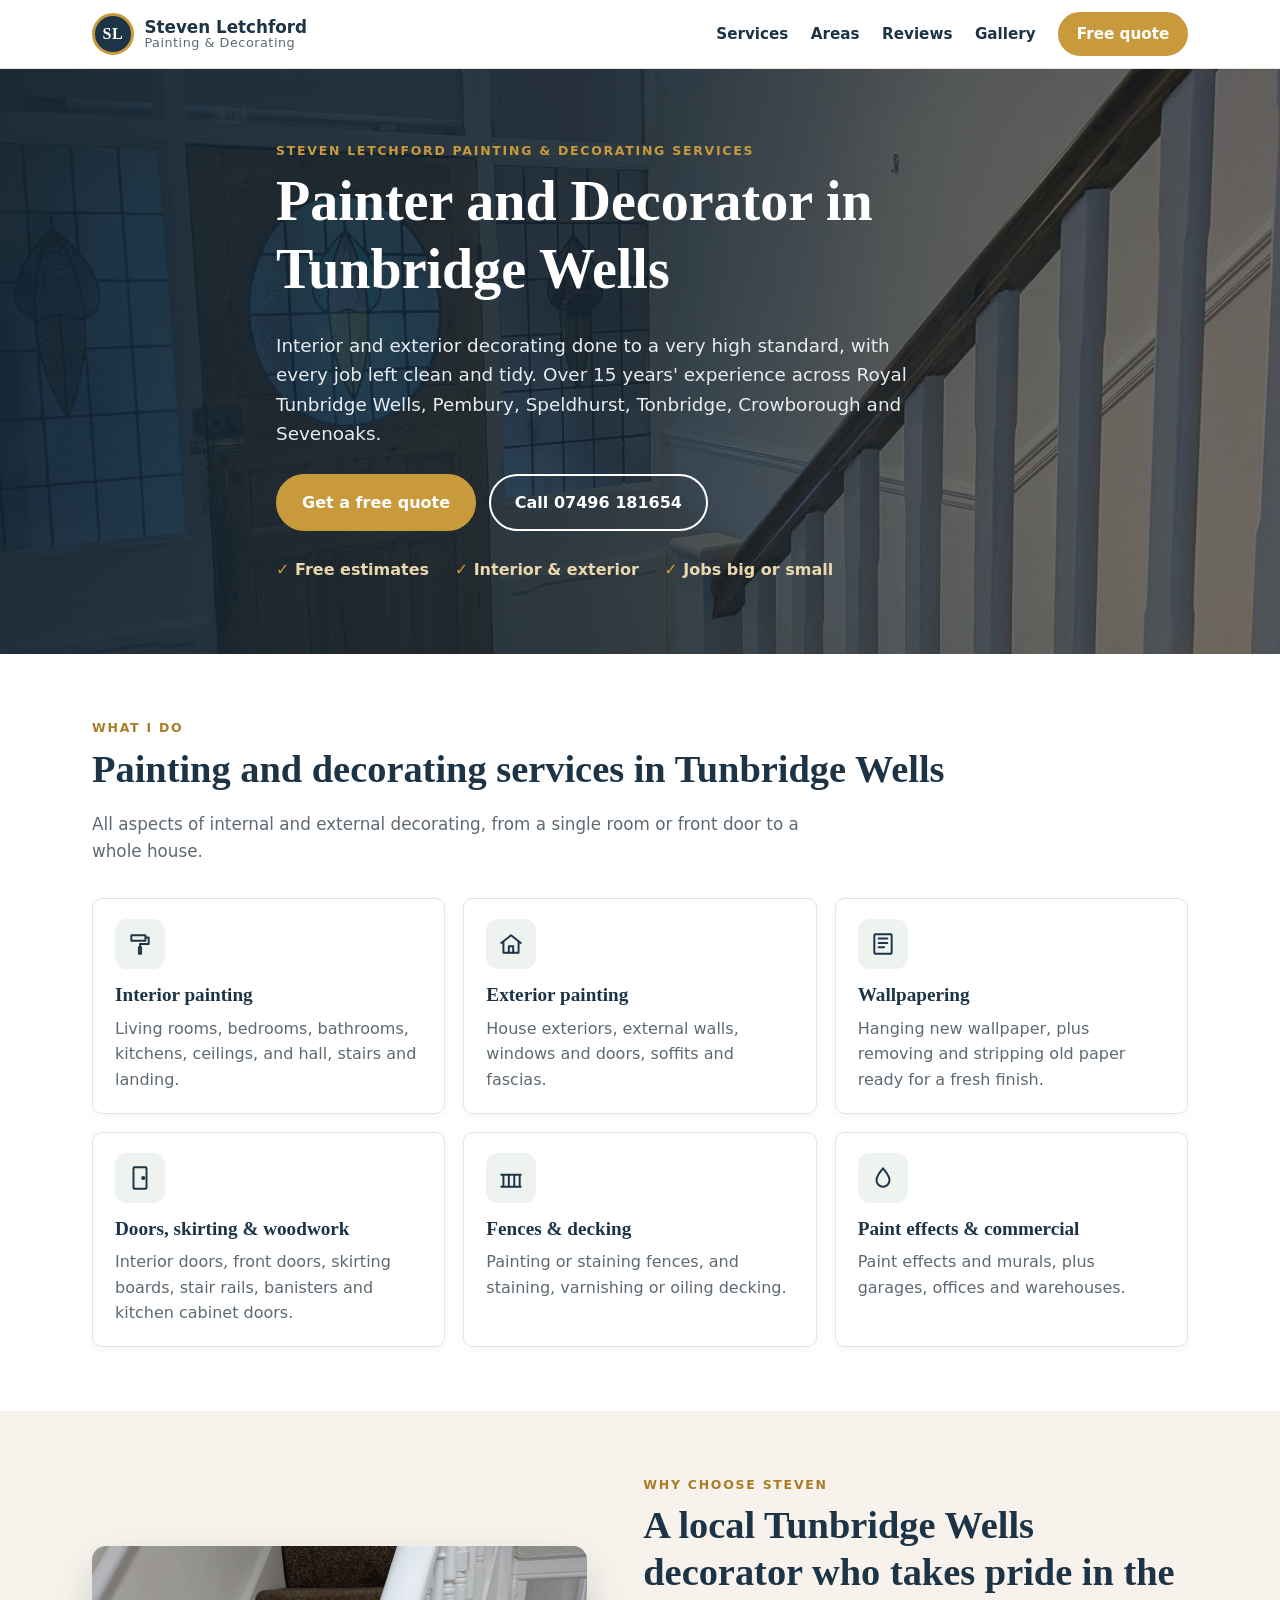
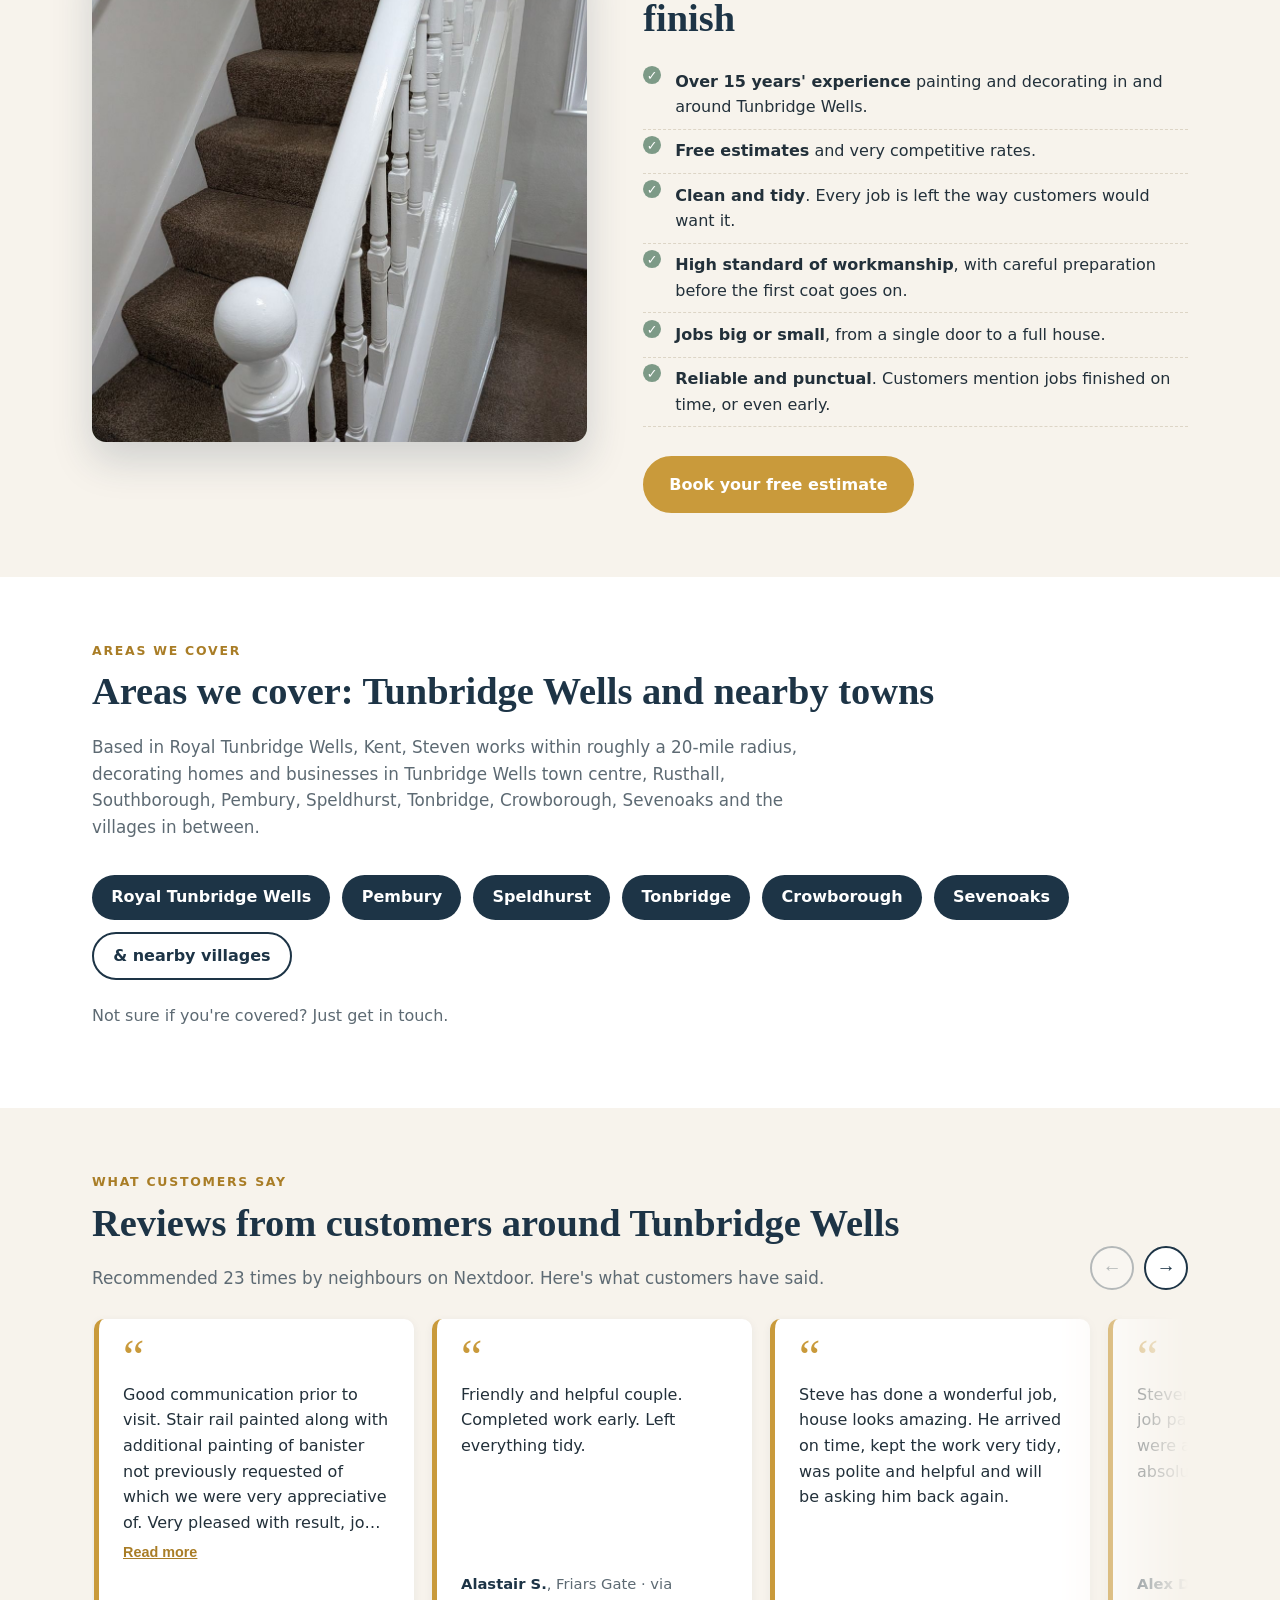
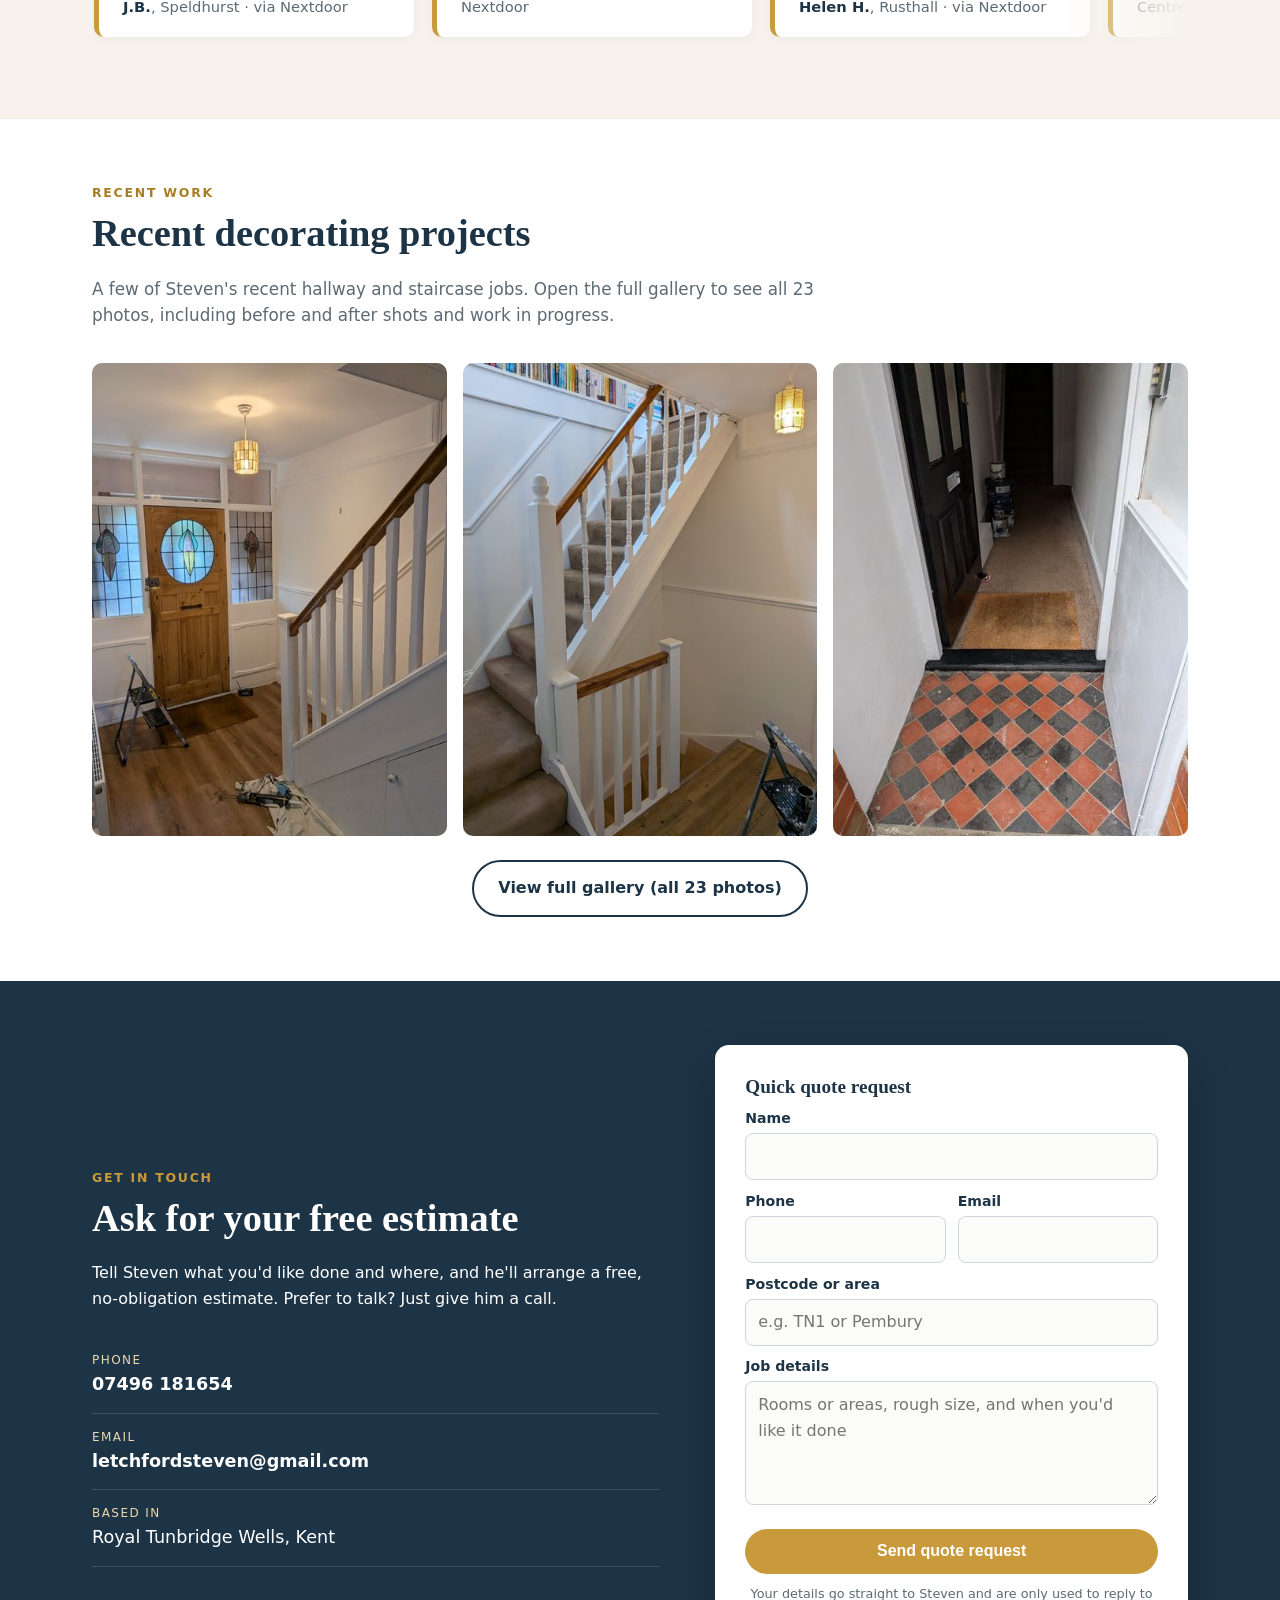
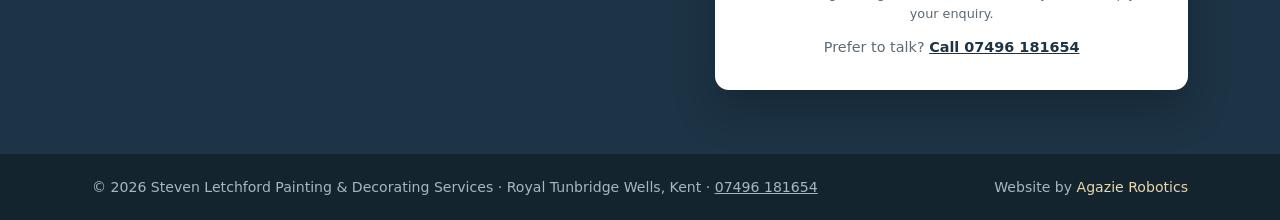
==== commit 54642a86: "Full gallery with before/after groups" ====
--- a/index.html
+++ b/index.html
@@ -329,22 +329,58 @@
 <section id="gallery" class="section">
   <div class="wrap">
     <p class="eyebrow dark">Recent work</p>
-    <div class="rev-head">
-      <h2>Recent decorating projects</h2>
-      <div class="rev-nav">
-        <button type="button" class="rev-btn" data-target="gallery-track" data-dir="-1" aria-label="Previous photos" aria-controls="gallery-track">&#8592;</button>
-        <button type="button" class="rev-btn" data-target="gallery-track" data-dir="1" aria-label="Next photos" aria-controls="gallery-track">&#8594;</button>
+    <h2>Recent decorating projects</h2>
+    <p class="section-intro">A few of Steven's recent hallway and staircase jobs. Open the full gallery to see all 23 photos, including before and after shots and work in progress.</p>
+    <div class="feature-grid">
+      <a class="ph" href="img/work-hallway-stained-glass-front-door-after.jpg" data-w="900" data-h="1200"><img src="img/work-hallway-stained-glass-front-door-after-sm.jpg" alt="Hallway after decorating, with white walls, a white-painted staircase and the original stained-glass front door" width="450" height="600" loading="lazy" decoding="async"></a>
+      <a class="ph" href="img/work-staircase-white-spindles-oak-handrail-after.jpg" data-w="900" data-h="1200"><img src="img/work-staircase-white-spindles-oak-handrail-after-sm.jpg" alt="Staircase after decorating, with white spindles and newel posts and a varnished oak handrail" width="450" height="600" loading="lazy" decoding="async"></a>
+      <a class="ph" href="img/work-entrance-hall-tiled-floor-after.jpg" data-w="900" data-h="1200"><img src="img/work-entrance-hall-tiled-floor-after-sm.jpg" alt="Entrance hall with freshly painted walls, skirting and door frame above a red and black tiled floor" width="450" height="600" loading="lazy" decoding="async"></a>
+    </div>
+    <div class="gallery-toggle">
+      <button type="button" class="btn btn-ghost-dark" id="gallery-btn" aria-expanded="false" aria-controls="gallery-all">View full gallery (all 23 photos)</button>
+    </div>
+    <div class="photo-grid" id="gallery-all" hidden>
+      <div class="g-group">
+        <h3>Before and after: hallway and staircase</h3>
+        <p class="g-note">The same hallway, staircase and under-stairs cupboard, from bare pine to a finished white and oak look.</p>
+        <div class="pairs">
+        <figure class="pair"><div class="pair-imgs"><a class="ph" href="img/work-hallway-front-door-before.jpg" data-w="900" data-h="1200"><img src="img/work-hallway-front-door-before-sm.jpg" alt="Before: hallway with an unpainted pine staircase beside the stained-glass front door" width="450" height="600" loading="lazy" decoding="async"><span class="tag tag-before">Before</span></a><a class="ph" href="img/work-hallway-stained-glass-front-door-after.jpg" data-w="900" data-h="1200"><img src="img/work-hallway-stained-glass-front-door-after-sm.jpg" alt="Hallway after decorating, with white walls, a white-painted staircase and the original stained-glass front door" width="450" height="600" loading="lazy" decoding="async"><span class="tag tag-after">After</span></a></div><figcaption>Front door and hallway</figcaption></figure>
+        <figure class="pair"><div class="pair-imgs"><a class="ph" href="img/work-staircase-understairs-panels-before.jpg" data-w="900" data-h="1200"><img src="img/work-staircase-understairs-panels-before-sm.jpg" alt="Before: unpainted staircase spindles and under-stairs cupboard panels" width="450" height="600" loading="lazy" decoding="async"><span class="tag tag-before">Before</span></a><a class="ph" href="img/work-staircase-understairs-cupboard-after.jpg" data-w="900" data-h="1200"><img src="img/work-staircase-understairs-cupboard-after-sm.jpg" alt="Staircase and under-stairs cupboard panelling painted white" width="450" height="600" loading="lazy" decoding="async"><span class="tag tag-after">After</span></a></div><figcaption>Staircase and under-stairs cupboard</figcaption></figure>
+        <figure class="pair"><div class="pair-imgs"><a class="ph" href="img/work-stairs-bare-treads-before.jpg" data-w="900" data-h="1200"><img src="img/work-stairs-bare-treads-before-sm.jpg" alt="Before: view down bare wooden stairs from the landing" width="450" height="600" loading="lazy" decoding="async"><span class="tag tag-before">Before</span></a><a class="ph" href="img/work-stairs-view-to-front-door-after.jpg" data-w="900" data-h="1200"><img src="img/work-stairs-view-to-front-door-after-sm.jpg" alt="View down a freshly painted staircase with white spindles towards the front door" width="450" height="600" loading="lazy" decoding="async"><span class="tag tag-after">After</span></a></div><figcaption>Stairs from the landing</figcaption></figure>
+        </div>
+        <p class="g-sub">More from this job</p>
+        <div class="g-grid">
+          <a class="ph" href="img/work-hallway-staircase-before.jpg" data-w="900" data-h="1200"><img src="img/work-hallway-staircase-before-sm.jpg" alt="Before: hallway and staircase with bare pine spindles and unpainted under-stairs panelling" width="450" height="600" loading="lazy" decoding="async"><span class="tag tag-before">Before</span></a>
+          <a class="ph" href="img/work-staircase-bare-pine-before.jpg" data-w="900" data-h="1200"><img src="img/work-staircase-bare-pine-before-sm.jpg" alt="Before: bare pine staircase and under-stairs panels ready for painting" width="450" height="600" loading="lazy" decoding="async"><span class="tag tag-before">Before</span></a>
+          <a class="ph" href="img/work-staircase-white-spindles-oak-handrail-after.jpg" data-w="900" data-h="1200"><img src="img/work-staircase-white-spindles-oak-handrail-after-sm.jpg" alt="Staircase after decorating, with white spindles and newel posts and a varnished oak handrail" width="450" height="600" loading="lazy" decoding="async"><span class="tag tag-after">After</span></a>
+        </div>
       </div>
-    </div>
-    <div class="gallery" id="gallery-track" tabindex="0" role="region" aria-label="Photos of Steven's work, scroll sideways for more">
-      <img src="img/gallery-staircase-hallway.jpg" alt="Staircase and hallway painted white with a varnished handrail, Tunbridge Wells area" width="720" height="960" loading="lazy" decoding="async">
-      <img src="img/gallery-stairs-landing.jpg" alt="View down a freshly painted staircase with white spindles to the front door" width="720" height="960" loading="lazy" decoding="async">
-      <img src="img/gallery-staircase-cupboard.jpg" alt="Staircase and under-stairs cupboard painted in white" width="720" height="960" loading="lazy" decoding="async">
-      <img src="img/gallery-entrance-hall.jpg" alt="Entrance hall with painted walls and woodwork above a tiled floor" width="720" height="960" loading="lazy" decoding="async">
-      <img src="img/gallery-stairwell.jpg" alt="Stairwell and landing redecorated in white" width="720" height="960" loading="lazy" decoding="async">
-      <img src="img/gallery-handrail-stairs.jpg" alt="Carpeted stairs with a newly painted wall-mounted handrail" width="720" height="960" loading="lazy" decoding="async">
-      <img src="img/gallery-stairs-landing-window.jpg" alt="Hall, stairs and landing painted white with fresh gloss on the banisters" width="720" height="960" loading="lazy" decoding="async">
-      <img src="img/gallery-bedroom-feature-wall.jpg" alt="Bedroom repainted with a blue feature wall" width="720" height="960" loading="lazy" decoding="async">
+      <div class="g-group">
+        <h3>Finished work</h3>
+        <p class="g-note">Carpeted staircase and landing, entrance hall, hallway door, bedroom feature wall and exterior bay window.</p>
+        <div class="g-grid">
+          <a class="ph" href="img/work-staircase-newel-post-banister-after.jpg" data-w="900" data-h="1200"><img src="img/work-staircase-newel-post-banister-after-sm.jpg" alt="Carpeted staircase with a freshly painted white banister, spindles and round newel post" width="450" height="600" loading="lazy" decoding="async"></a>
+          <a class="ph" href="img/work-staircase-white-walls-carpet-after.jpg" data-w="900" data-h="1200"><img src="img/work-staircase-white-walls-carpet-after-sm.jpg" alt="Carpeted staircase between freshly painted white walls with a white skirting" width="450" height="600" loading="lazy" decoding="async"></a>
+          <a class="ph" href="img/work-stairs-wall-handrail-after.jpg" data-w="900" data-h="1200"><img src="img/work-stairs-wall-handrail-after-sm.jpg" alt="Carpeted stairs with a newly painted wall-mounted handrail" width="450" height="600" loading="lazy" decoding="async"></a>
+          <a class="ph" href="img/work-hallway-stairs-landing-window-after.jpg" data-w="900" data-h="1200"><img src="img/work-hallway-stairs-landing-window-after-sm.jpg" alt="Hall, stairs and landing painted white with fresh gloss on the banisters" width="450" height="600" loading="lazy" decoding="async"></a>
+          <a class="ph" href="img/work-stairwell-landing-after.jpg" data-w="900" data-h="1200"><img src="img/work-stairwell-landing-after-sm.jpg" alt="Stairwell and landing redecorated in white" width="450" height="600" loading="lazy" decoding="async"></a>
+          <a class="ph" href="img/work-landing-white-banister-after.jpg" data-w="900" data-h="1200"><img src="img/work-landing-white-banister-after-sm.jpg" alt="Landing with a white-painted banister and walls" width="450" height="600" loading="lazy" decoding="async"></a>
+          <a class="ph" href="img/work-entrance-hall-tiled-floor-after.jpg" data-w="900" data-h="1200"><img src="img/work-entrance-hall-tiled-floor-after-sm.jpg" alt="Entrance hall with freshly painted walls, skirting and door frame above a red and black tiled floor" width="450" height="600" loading="lazy" decoding="async"></a>
+          <a class="ph" href="img/work-hallway-white-door-after.jpg" data-w="900" data-h="1200"><img src="img/work-hallway-white-door-after-sm.jpg" alt="Hallway with a freshly painted white door, frame and walls" width="450" height="600" loading="lazy" decoding="async"></a>
+          <a class="ph" href="img/work-bedroom-blue-feature-wall-after.jpg" data-w="900" data-h="1200"><img src="img/work-bedroom-blue-feature-wall-after-sm.jpg" alt="Bedroom repainted in white with a blue feature wall" width="450" height="600" loading="lazy" decoding="async"></a>
+          <a class="ph" href="img/work-exterior-bay-window-after.jpg" data-w="900" data-h="1200"><img src="img/work-exterior-bay-window-after-sm.jpg" alt="Exterior of a brick house with freshly painted white bay window frames and sills" width="450" height="600" loading="lazy" decoding="async"></a>
+        </div>
+      </div>
+      <div class="g-group">
+        <h3>Work in progress</h3>
+        <p class="g-note">Bedroom walls stripped and prepared, and a stairwell set up for decorating.</p>
+        <div class="g-grid">
+          <a class="ph" href="img/work-bedroom-wallpaper-stripped-in-progress.jpg" data-w="900" data-h="1200"><img src="img/work-bedroom-wallpaper-stripped-in-progress-sm.jpg" alt="In progress: bedroom with old wallpaper stripped and the bed protected under dust sheets" width="450" height="600" loading="lazy" decoding="async"><span class="tag tag-in-progress">In progress</span></a>
+          <a class="ph" href="img/work-bedroom-walls-prepared-in-progress.jpg" data-w="900" data-h="1200"><img src="img/work-bedroom-walls-prepared-in-progress-sm.jpg" alt="In progress: bedroom walls stripped and being prepared for painting" width="450" height="600" loading="lazy" decoding="async"><span class="tag tag-in-progress">In progress</span></a>
+          <a class="ph" href="img/work-bedroom-fireplace-in-progress.jpg" data-w="900" data-h="1200"><img src="img/work-bedroom-fireplace-in-progress-sm.jpg" alt="In progress: bedroom with filled and sanded walls around a marble fireplace" width="450" height="600" loading="lazy" decoding="async"><span class="tag tag-in-progress">In progress</span></a>
+          <a class="ph" href="img/work-stairwell-ladder-in-progress.jpg" data-w="900" data-h="1200"><img src="img/work-stairwell-ladder-in-progress-sm.jpg" alt="In progress: stairwell being prepared, with a ladder and dust sheets on the stairs" width="450" height="600" loading="lazy" decoding="async"><span class="tag tag-in-progress">In progress</span></a>
+        </div>
+      </div>
     </div>
   </div>
 </section>
@@ -393,6 +429,12 @@
     <p class="credit">Website by <a href="https://agazierobotics.com" target="_blank" rel="noopener">Agazie Robotics</a></p>
   </div>
 </footer>
+<dialog class="lightbox" id="lightbox" aria-label="Photo viewer">
+  <figure><img id="lb-img" src="" alt=""><figcaption id="lb-cap"></figcaption></figure>
+  <button type="button" class="lb-btn lb-close" aria-label="Close photo">&#10005;</button>
+  <button type="button" class="lb-btn lb-prev" aria-label="Previous photo">&#8592;</button>
+  <button type="button" class="lb-btn lb-next" aria-label="Next photo">&#8594;</button>
+</dialog>
 <script>
 (function(){
   document.querySelectorAll('.rev-btn').forEach(function(b){
@@ -400,7 +442,7 @@
     b.addEventListener('click',function(){var c=t.firstElementChild;var w=c?c.getBoundingClientRect().width+16:300;
       t.scrollBy({left:w*Number(b.dataset.dir),behavior:'smooth'});});
   });
-  ['reviews-track','gallery-track'].forEach(function(id){
+  ['reviews-track'].forEach(function(id){
     var t=document.getElementById(id);if(!t)return;
     var p=document.querySelectorAll('.rev-btn[data-target="'+id+'"]');
     var upd=function(){if(p.length<2)return;p[0].disabled=t.scrollLeft<=2;p[1].disabled=t.scrollLeft+t.clientWidth>=t.scrollWidth-2;};
@@ -416,6 +458,25 @@
       q.after(m);
     }
   });
+  var gb=document.getElementById('gallery-btn'),ga=document.getElementById('gallery-all');
+  if(gb&&ga){var lbl=gb.textContent;gb.addEventListener('click',function(){var o=gb.getAttribute('aria-expanded')!=='true';
+    gb.setAttribute('aria-expanded',String(o));ga.hidden=!o;gb.textContent=o?'Hide full gallery':lbl;
+    if(!o)document.getElementById('gallery').scrollIntoView({block:'start'});});}
+  var d=document.getElementById('lightbox');
+  if(d&&d.showModal){
+    var li=document.getElementById('lb-img'),lc=document.getElementById('lb-cap'),set=[],k=0,opener=null;
+    var show=function(i){k=(i+set.length)%set.length;var a=set[k],im=a.querySelector('img');li.src=a.getAttribute('href');li.alt=im.alt;
+      li.width=a.dataset.w;li.height=a.dataset.h;lc.textContent=im.alt+' ('+(k+1)+' of '+set.length+')';};
+    document.querySelectorAll('#gallery a.ph').forEach(function(a){a.addEventListener('click',function(e){e.preventDefault();opener=a;
+      set=Array.prototype.slice.call(ga.querySelectorAll('a.ph'));var h=a.getAttribute('href');
+      var i=set.findIndex(function(x){return x.getAttribute('href')===h;});show(i<0?0:i);d.showModal();});});
+    d.querySelector('.lb-close').addEventListener('click',function(){d.close();});
+    d.querySelector('.lb-prev').addEventListener('click',function(){show(k-1);});
+    d.querySelector('.lb-next').addEventListener('click',function(){show(k+1);});
+    d.addEventListener('keydown',function(e){if(e.key==='ArrowLeft')show(k-1);else if(e.key==='ArrowRight')show(k+1);});
+    d.addEventListener('click',function(e){if(e.target===d)d.close();});
+    d.addEventListener('close',function(){li.removeAttribute('src');if(opener)opener.focus();});
+  }
 })();
 </script>
 </body>
--- a/styles.css
+++ b/styles.css
@@ -43,7 +43,7 @@
 .icon{width:50px;height:50px;border-radius:12px;background:#eef3ef;display:grid;place-items:center;margin-bottom:14px}
 .icon svg{width:26px;height:26px;fill:none;stroke:var(--navy);stroke-width:1.8;stroke-linecap:round;stroke-linejoin:round}
 .split{display:grid;grid-template-columns:1fr 1.1fr;gap:56px;align-items:center}
-.split-img img{border-radius:14px;box-shadow:0 18px 40px rgba(29,52,70,.18);aspect-ratio:1/1;object-fit:cover;width:100%}
+.split-img img{height:auto;border-radius:14px;box-shadow:0 18px 40px rgba(29,52,70,.18);aspect-ratio:1/1;object-fit:cover;width:100%}
 .ticks{list-style:none;padding:0;margin:0 0 1.8em}
 .ticks li{padding:.55em 0 .55em 2em;position:relative;border-bottom:1px dashed #ddd5c6}
 .ticks li::before{content:"✓";position:absolute;left:0;top:.5em;width:1.4em;height:1.4em;border-radius:50%;background:var(--sage);color:#fff;font-size:.8rem;display:grid;place-items:center}
@@ -68,10 +68,6 @@
 .stars{font-family:Georgia,serif;font-size:3rem;line-height:.6;color:var(--gold);height:.6em}
 .review blockquote{margin:.6em 0 1em;font-size:1rem}
 .review figcaption{color:var(--muted);font-size:.92rem}.review figcaption strong{color:var(--navy)}
-.gallery{display:flex;gap:14px;overflow-x:auto;scroll-snap-type:x mandatory;padding:4px 2px 14px;-webkit-overflow-scrolling:touch;overscroll-behavior-x:contain;scrollbar-width:thin;scrollbar-color:#d9cfbd transparent}
-.gallery::-webkit-scrollbar{height:6px}.gallery::-webkit-scrollbar-thumb{background:#d9cfbd;border-radius:6px}
-.gallery:focus-visible{outline:3px solid var(--gold);outline-offset:4px}
-.gallery img{flex:0 0 255px;width:255px;height:340px;object-fit:cover;border-radius:var(--r);scroll-snap-align:start}
 .quote-form label{display:block;font-weight:600;font-size:.88rem;color:var(--navy);margin:.7em 0 .25em}
 .quote-form input,.quote-form textarea{width:100%;font:inherit;font-size:1rem;padding:.6em .75em;border:1px solid #cfd6db;border-radius:8px;background:#fbfbfa;color:var(--ink)}
 .quote-form input:focus,.quote-form textarea:focus{outline:2px solid var(--gold);border-color:var(--gold)}
@@ -93,6 +89,36 @@
 .footer-inner{display:flex;justify-content:space-between;flex-wrap:wrap;gap:.5em;padding:22px}
 .footer p{margin:0}.credit a{color:#e9d7ae;text-decoration:none}.credit a:hover{text-decoration:underline}
 @media (max-width:900px){.cards{grid-template-columns:1fr 1fr}.split,.contact-inner{grid-template-columns:1fr;gap:32px}.split-img img{aspect-ratio:16/10}}
-@media (max-width:640px){.nav a:not(.btn){display:none}.cards{grid-template-columns:1fr 1fr;gap:12px}.card{padding:16px}.card h3{font-size:1.02rem}.card p{font-size:.88rem;line-height:1.5}.icon{width:40px;height:40px;margin-bottom:10px}.icon svg{width:22px;height:22px}.rev-nav{display:none}.reviews{-webkit-mask-image:none;mask-image:none;margin:0 -22px;padding:4px 22px 16px;scroll-padding-left:22px;gap:14px}.reviews .review{flex-basis:82vw;min-height:280px}.gallery{margin:0 -22px;padding:4px 22px 14px;scroll-padding-left:22px}.gallery img{flex-basis:62vw;width:62vw;height:82vw}.quote-form .row2{grid-template-columns:1fr;gap:0}.split-img img{aspect-ratio:16/10}.ticks li{padding:.4em 0 .4em 2em}.hero{min-height:auto}.hero-inner{padding:64px 22px}.section{padding:44px 0}.hero-overlay{background:rgba(18,36,50,.8)}.brand-text small{display:none}.footer-inner{flex-direction:column}}
+@media (max-width:640px){.nav a:not(.btn){display:none}.cards{grid-template-columns:1fr 1fr;gap:12px}.card{padding:16px}.card h3{font-size:1.02rem}.card p{font-size:.88rem;line-height:1.5}.icon{width:40px;height:40px;margin-bottom:10px}.icon svg{width:22px;height:22px}.rev-nav{display:none}.reviews{-webkit-mask-image:none;mask-image:none;margin:0 -22px;padding:4px 22px 16px;scroll-padding-left:22px;gap:14px}.reviews .review{flex-basis:82vw;min-height:280px}.quote-form .row2{grid-template-columns:1fr;gap:0}.split-img img{aspect-ratio:16/10}.ticks li{padding:.4em 0 .4em 2em}.hero{min-height:auto}.hero-inner{padding:64px 22px}.section{padding:44px 0}.hero-overlay{background:rgba(18,36,50,.8)}.brand-text small{display:none}.footer-inner{flex-direction:column}}
 .thanks{min-height:70vh;display:flex;align-items:center}.thanks h1{font-size:clamp(1.8rem,4vw,2.6rem);color:var(--navy)}
 .form-privacy{font-size:.8rem;color:var(--muted);margin:.8em 0 0;text-align:center}
+/* gallery: featured photos + expandable full grid + lightbox */
+.feature-grid{display:grid;grid-template-columns:repeat(3,1fr);gap:16px}
+.photo-grid{margin-top:26px}
+.photo-grid[hidden]{display:none}
+.g-group{margin-top:30px}.g-group:first-child{margin-top:0}
+.g-group h3{font-size:1.3rem;margin-bottom:.2em}
+.g-note{color:var(--muted);margin:0 0 14px;font-size:.95rem}
+.g-sub{font-weight:700;color:var(--navy);font-size:.9rem;margin:18px 0 10px}
+.g-grid{display:grid;grid-template-columns:repeat(auto-fill,minmax(180px,1fr));gap:12px}
+.pairs{display:grid;grid-template-columns:repeat(auto-fill,minmax(330px,1fr));gap:16px}
+.pair{margin:0;background:var(--cream);border-radius:calc(var(--r) + 4px);padding:8px 8px 10px}
+.pair-imgs{display:grid;grid-template-columns:1fr 1fr;gap:6px}
+.pair figcaption{font-weight:600;color:var(--navy);font-size:.92rem;margin-top:8px;text-align:center}
+.tag-after{background:rgba(169,125,38,.95)}
+.ph{position:relative;display:block;border-radius:var(--r);overflow:hidden;background:#eee8dc}
+.ph img{width:100%;height:auto;aspect-ratio:3/4;object-fit:cover;transition:transform .3s}
+.ph:hover img{transform:scale(1.03)}
+.ph:focus-visible{outline:3px solid var(--gold);outline-offset:3px}
+.tag{position:absolute;left:10px;top:10px;background:rgba(29,52,70,.88);color:#fff;font-size:.75rem;font-weight:700;letter-spacing:.04em;padding:.25em .7em;border-radius:999px}
+.gallery-toggle{text-align:center;margin-top:24px}
+.gallery-toggle .btn{cursor:pointer;font:inherit;font-weight:700}
+.lightbox{border:0;padding:0;background:transparent;max-width:100vw;max-height:100vh;width:100vw;height:100vh;margin:0}
+.lightbox::backdrop{background:rgba(10,18,25,.95)}
+.lightbox figure{margin:0;height:100%;display:flex;flex-direction:column;align-items:center;justify-content:center;padding:56px 64px 20px}
+.lightbox img{max-width:100%;max-height:calc(100vh - 130px);width:auto;height:auto;object-fit:contain;border-radius:6px}
+.lightbox figcaption{color:#e6ecef;font-size:.92rem;margin-top:12px;text-align:center;max-width:40em}
+.lb-btn{position:absolute;width:46px;height:46px;border-radius:50%;border:2px solid #fff;background:rgba(0,0,0,.35);color:#fff;font-size:1.2rem;cursor:pointer}
+.lb-btn:hover,.lb-btn:focus-visible{background:#fff;color:var(--navy);outline:none}
+.lb-close{top:12px;right:12px}.lb-prev{left:10px;top:50%;transform:translateY(-50%)}.lb-next{right:10px;top:50%;transform:translateY(-50%)}
+@media (max-width:640px){.feature-grid{grid-template-columns:1fr 1fr;gap:10px}.feature-grid .ph:nth-child(3){display:none}.g-grid{grid-template-columns:1fr 1fr;gap:10px}.pairs{grid-template-columns:1fr}.lightbox figure{padding:60px 8px 70px}.lb-prev,.lb-next{top:auto;bottom:14px;transform:none}.lb-prev{left:calc(50% - 56px)}.lb-next{right:calc(50% - 56px)}}
